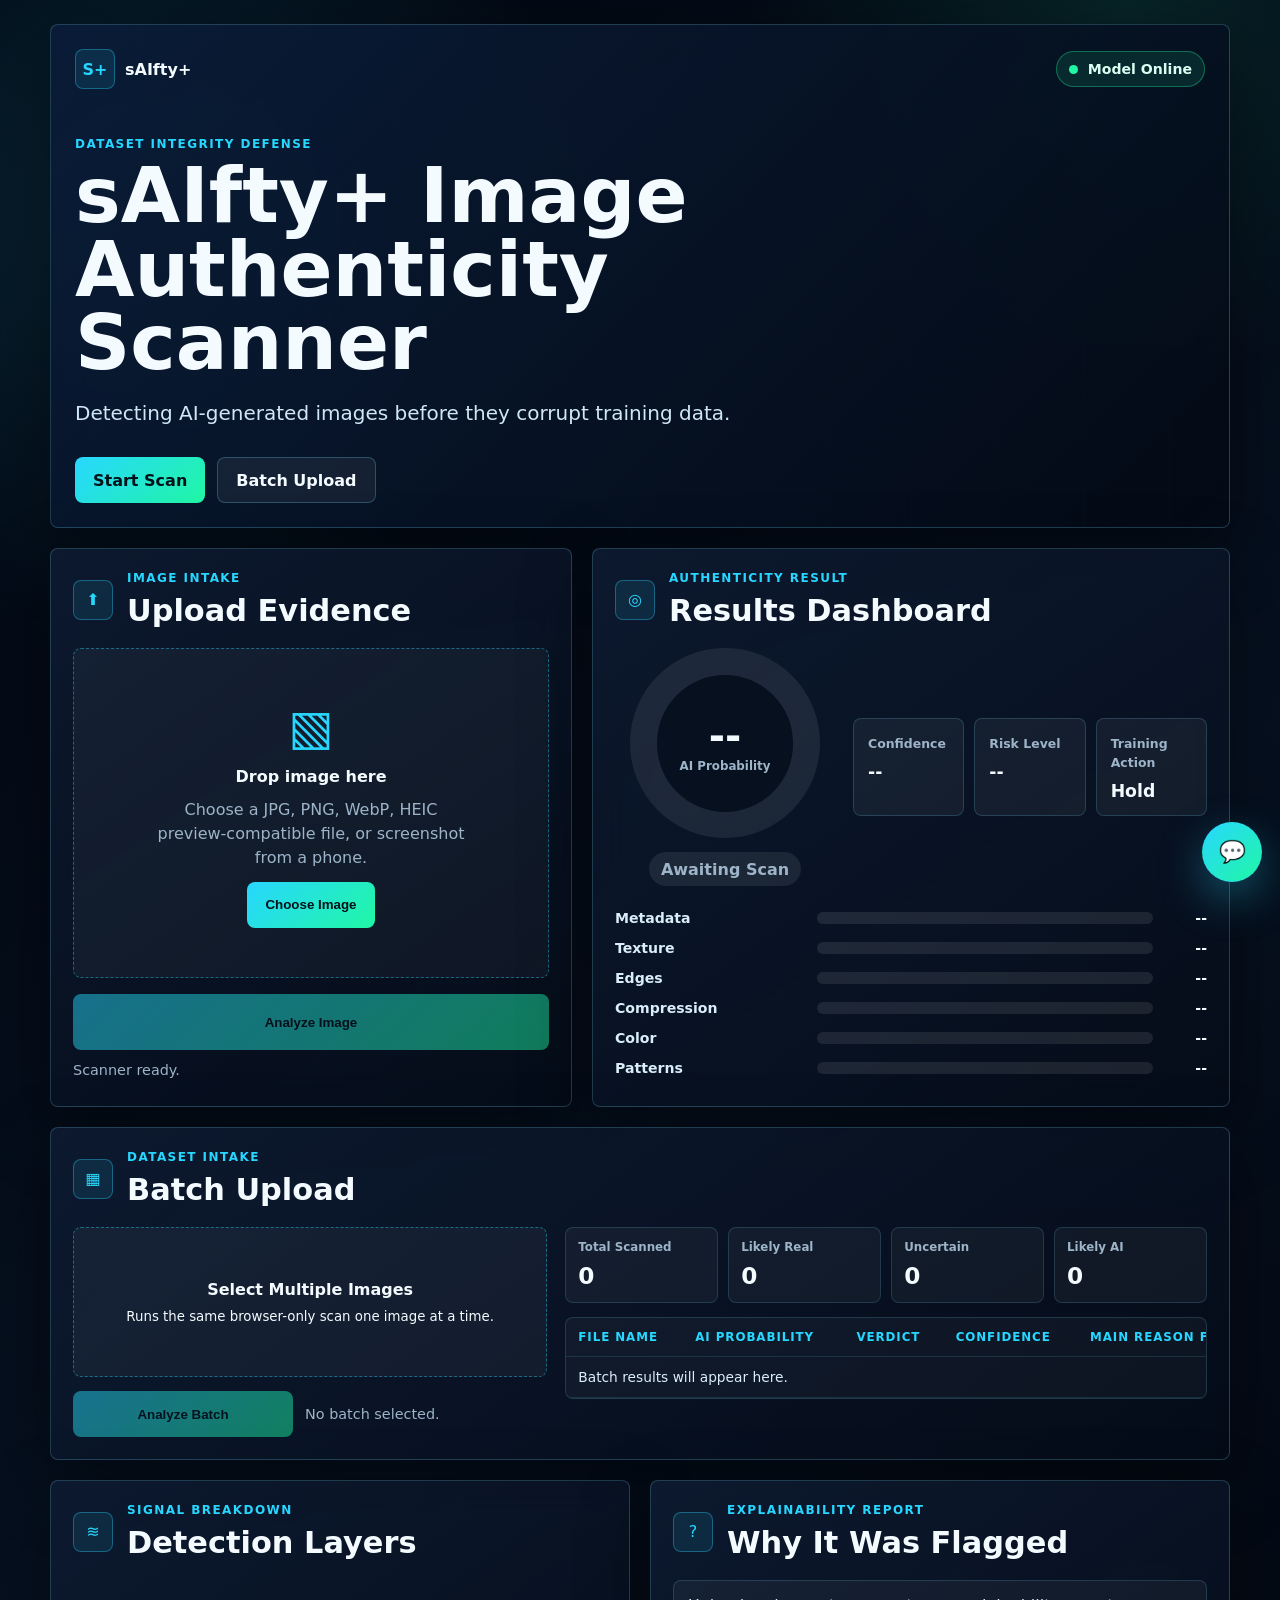
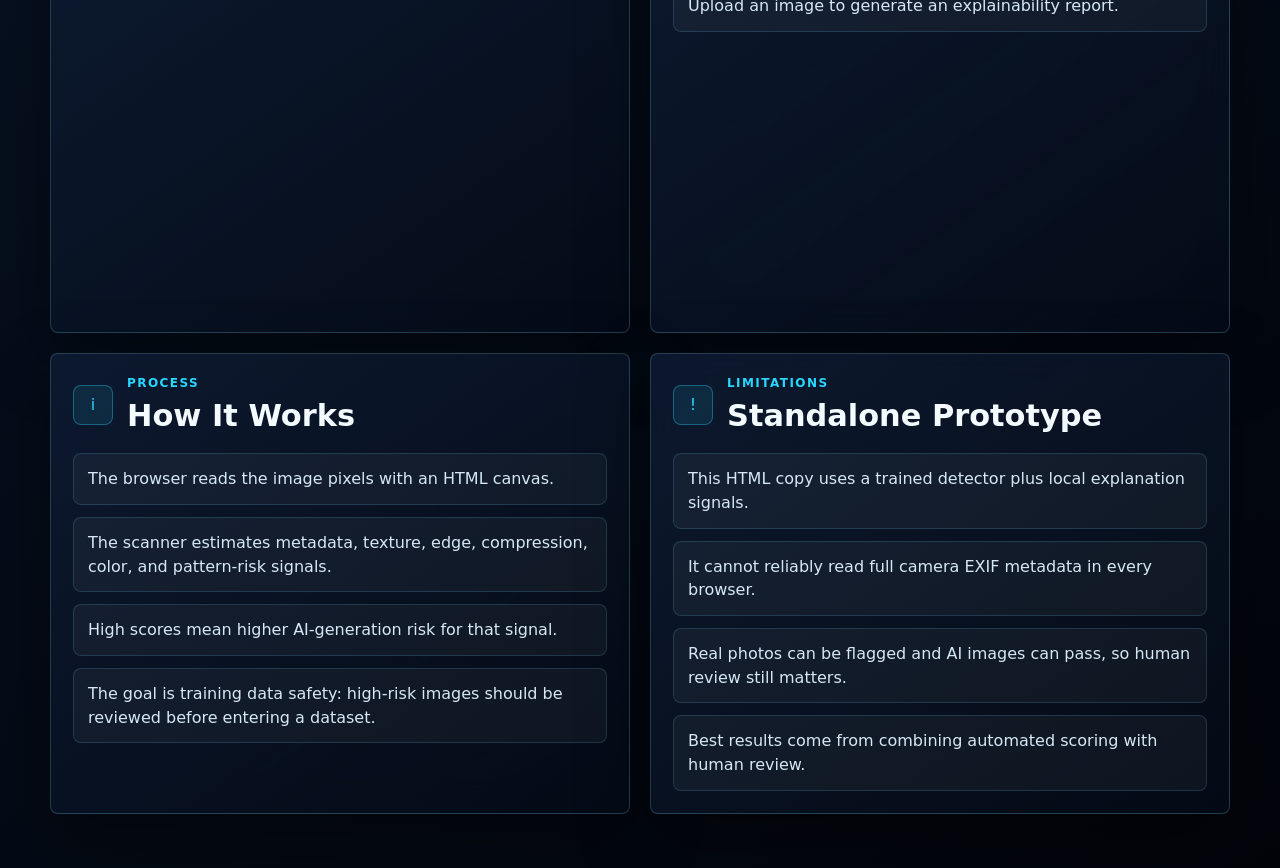
==== judges-package/saifty-standalone.html @ bac6d05a "Updated scanner with new features" ====
<!DOCTYPE html>
<html lang="en">
<head>
    <!--
        sAIfty+ Image Authenticity Scanner HTML demo.

        AI assistance disclosure for judges:
        This single-file version was assembled with human direction and AI
        assistance. The difficult implementation sections, including the
        futuristic dashboard styling, Sightengine API request code, local
        browser-based scoring fallback, chart rendering, batch workflow, and
        rule-based chatbot logic, were partially AI-generated and then adjusted
        for this project. Smaller layout sections and explanatory text were also
        partially AI-assisted but mostly human made.

        Important limitation:
        This file calls the Sightengine API directly from the browser and has
        demo API credentials embedded.
    -->
    <meta charset="UTF-8">
    <meta name="viewport" content="width=device-width, initial-scale=1.0">
    <title>sAIfty+ Image Authenticity Scanner</title>
    <style>
        /*
            Partially AI-assisted:
            The visual system below creates the dark sAIfty+ cybersecurity
            dashboard look. The glassmorphism panels, responsive layout,
            hover states, gauge styling, and mobile refinements were assisted
            by AI because they are presentation-heavy and easy to get messy.
        */
        :root {
            --bg: #020711;
            --panel: rgba(9, 20, 39, 0.76);
            --stroke: rgba(125, 224, 255, 0.22);
            --text: #f4fbff;
            --muted: #9db4c9;
            --cyan: #28d7ff;
            --green: #20f7a4;
            --yellow: #ffd166;
            --red: #ff4d6d;
            --blue: #4788ff;
        }

        * { box-sizing: border-box; }

        body {
            margin: 0;
            min-height: 100vh;
            color: var(--text);
            font-family: Inter, system-ui, -apple-system, BlinkMacSystemFont, "Segoe UI", sans-serif;
            background:
                radial-gradient(circle at 10% 8%, rgba(40, 215, 255, 0.13), transparent 28rem),
                radial-gradient(circle at 88% 0%, rgba(32, 247, 164, 0.1), transparent 24rem),
                linear-gradient(145deg, #020711 0%, #06101f 48%, #02040a 100%);
        }

        .shell {
            width: min(1180px, calc(100% - 28px));
            margin: 0 auto;
            padding: 24px 0 54px;
        }

        .panel {
            border: 1px solid var(--stroke);
            border-radius: 8px;
            background: linear-gradient(145deg, rgba(14, 27, 50, 0.88), rgba(5, 12, 24, 0.76));
            box-shadow: 0 24px 70px rgba(0, 0, 0, 0.42);
            backdrop-filter: blur(18px);
        }

        /* Main dashboard header styled to match the hosted version. */
        .hero {
            min-height: 420px;
            padding: 24px;
            overflow: hidden;
            background:
                linear-gradient(135deg, rgba(10, 28, 56, 0.94), rgba(4, 10, 20, 0.86)),
                repeating-linear-gradient(90deg, rgba(40, 215, 255, 0.06) 0 1px, transparent 1px 86px);
        }

        .topbar, .status, .section-heading, .hero-actions, .score-row, .preview-overlay {
            display: flex;
            align-items: center;
        }

        .topbar {
            justify-content: space-between;
            gap: 14px;
            margin-bottom: 48px;
        }

        .brand {
            display: inline-flex;
            align-items: center;
            gap: 10px;
            font-weight: 900;
            letter-spacing: 0;
        }

        .brand-mark, .icon-pill {
            display: grid;
            width: 40px;
            height: 40px;
            place-items: center;
            border: 1px solid rgba(40, 215, 255, 0.35);
            border-radius: 8px;
            color: var(--cyan);
            background: rgba(40, 215, 255, 0.1);
        }

        .status {
            gap: 10px;
            min-height: 36px;
            padding: 0 12px;
            border: 1px solid rgba(32, 247, 164, 0.34);
            border-radius: 999px;
            color: #d9fff2;
            background: rgba(32, 247, 164, 0.1);
            font-size: 0.88rem;
            font-weight: 800;
        }

        .pulse {
            width: 9px;
            height: 9px;
            border-radius: 50%;
            background: var(--green);
            box-shadow: 0 0 0 rgba(32, 247, 164, 0.7);
            animation: pulse 1.7s infinite;
        }

        .eyebrow {
            margin: 0 0 8px;
            color: var(--cyan);
            font-size: 0.75rem;
            font-weight: 900;
            letter-spacing: 0.12em;
            text-transform: uppercase;
        }

        h1, h2, h3 {
            margin: 0;
            letter-spacing: 0;
        }

        h1 {
            max-width: 840px;
            font-size: clamp(2.4rem, 6vw, 5rem);
            line-height: 0.96;
        }

        h2 { font-size: clamp(1.28rem, 3vw, 1.9rem); }
        h3 { font-size: 1rem; }

        .hero-copy {
            max-width: 720px;
            margin: 18px 0 0;
            color: #cfe7f6;
            font-size: clamp(1rem, 2.4vw, 1.25rem);
            line-height: 1.55;
        }

        .hero-actions {
            flex-wrap: wrap;
            gap: 12px;
            margin-top: 28px;
        }

        .button, .ghost-button {
            display: inline-flex;
            align-items: center;
            justify-content: center;
            gap: 10px;
            min-height: 46px;
            padding: 0 18px;
            border-radius: 8px;
            border: 0;
            cursor: pointer;
            color: #00111a;
            background: linear-gradient(135deg, var(--cyan), var(--green));
            font-weight: 900;
            text-decoration: none;
            transition: transform 180ms ease, box-shadow 180ms ease;
        }

        .ghost-button {
            color: var(--text);
            border: 1px solid rgba(125, 224, 255, 0.25);
            background: rgba(255, 255, 255, 0.06);
        }

        .button:hover, .ghost-button:hover {
            transform: translateY(-2px);
            box-shadow: 0 18px 42px rgba(40, 215, 255, 0.2);
        }

        .grid, .insight-grid, .info-grid {
            display: grid;
            gap: 20px;
            margin-top: 20px;
        }

        .grid { grid-template-columns: minmax(300px, 0.9fr) minmax(320px, 1.1fr); }
        .insight-grid, .info-grid { grid-template-columns: repeat(2, minmax(0, 1fr)); }

        .upload-panel, .results-panel, .chart-panel, .explain-panel, .batch-panel, .info-grid .panel {
            padding: 22px;
        }

        .section-heading {
            gap: 14px;
            margin-bottom: 20px;
        }

        /* Partially AI-assisted: drag-and-drop upload box and phone-friendly image intake. */
        .drop-zone {
            position: relative;
            display: grid;
            min-height: 330px;
            place-items: center;
            border: 1px dashed rgba(40, 215, 255, 0.42);
            border-radius: 8px;
            background: rgba(255, 255, 255, 0.04);
            overflow: hidden;
            cursor: pointer;
        }

        .drop-zone.dragging {
            border-color: var(--green);
            background: rgba(32, 247, 164, 0.08);
        }

        .upload-empty {
            display: grid;
            gap: 12px;
            justify-items: center;
            padding: 28px;
            text-align: center;
        }

        .upload-empty .big {
            color: var(--cyan);
            font-size: 3rem;
        }

        .upload-empty p {
            max-width: 310px;
            margin: 0;
            color: var(--muted);
            line-height: 1.5;
        }

        .preview {
            position: absolute;
            inset: 0;
        }

        .preview img {
            width: 100%;
            height: 100%;
            object-fit: cover;
        }

        .preview-overlay {
            position: absolute;
            right: 12px;
            bottom: 12px;
            left: 12px;
            justify-content: space-between;
            gap: 12px;
            padding: 12px;
            border: 1px solid rgba(255, 255, 255, 0.16);
            border-radius: 8px;
            background: rgba(2, 7, 17, 0.78);
            backdrop-filter: blur(12px);
        }

        .preview-overlay span {
            overflow: hidden;
            font-weight: 800;
            text-overflow: ellipsis;
            white-space: nowrap;
        }

        .analyze {
            width: 100%;
            margin-top: 16px;
            min-height: 56px;
        }

        .button:disabled {
            cursor: not-allowed;
            opacity: 0.48;
            transform: none;
        }

        .message {
            min-height: 22px;
            margin-top: 12px;
            color: var(--muted);
            font-size: 0.9rem;
        }


        .result-layout {
            display: grid;
            grid-template-columns: 220px 1fr;
            gap: 18px;
            align-items: center;
        }

        .gauge-card {
            display: grid;
            justify-items: center;
            gap: 14px;
        }

        /* Majority AI-generated and assisted: circular probability gauge driven by JavaScript CSS variables. */
        .gauge {
            display: grid;
            width: 190px;
            aspect-ratio: 1;
            place-items: center;
            border-radius: 50%;
            background: conic-gradient(var(--gauge-color, var(--green)) calc(var(--score, 0) * 1%), rgba(255, 255, 255, 0.08) 0);
        }

        .gauge-inner {
            display: grid;
            width: 72%;
            aspect-ratio: 1;
            place-items: center;
            align-content: center;
            border-radius: 50%;
            background: #07101e;
        }

        .gauge-inner span {
            font-size: 2.45rem;
            font-weight: 900;
        }

        .gauge-inner small {
            color: var(--muted);
            font-size: 0.74rem;
            font-weight: 800;
        }

        .badge, .batch-verdict {
            display: inline-flex;
            min-height: 34px;
            align-items: center;
            justify-content: center;
            padding: 0 12px;
            border-radius: 999px;
            font-weight: 900;
        }

        .real { color: #061d14; background: var(--green); }
        .uncertain { color: #211700; background: var(--yellow); }
        .ai { color: #25030a; background: var(--red); }
        .neutral { color: var(--muted); background: rgba(255, 255, 255, 0.08); }

        .summary {
            display: grid;
            grid-template-columns: repeat(3, minmax(0, 1fr));
            gap: 10px;
        }

        .tile {
            min-height: 94px;
            padding: 14px;
            border: 1px solid rgba(125, 224, 255, 0.18);
            border-radius: 8px;
            background: rgba(255, 255, 255, 0.05);
        }

        .tile span {
            color: var(--muted);
            font-size: 0.78rem;
            font-weight: 800;
        }

        .tile strong {
            display: block;
            margin-top: 10px;
            font-size: 1.08rem;
        }

        .score-bars {
            display: grid;
            gap: 14px;
            margin-top: 24px;
        }

        .score-row {
            display: grid;
            grid-template-columns: minmax(145px, 190px) 1fr 42px;
            gap: 12px;
        }

        .score-row span {
            color: #d9eef8;
            font-size: 0.88rem;
            font-weight: 800;
        }

        .bar-track {
            height: 12px;
            border-radius: 999px;
            background: rgba(255, 255, 255, 0.09);
            overflow: hidden;
        }

        .bar-fill {
            width: 0;
            height: 100%;
            border-radius: inherit;
            background: linear-gradient(90deg, var(--green), var(--cyan));
            transition: width 700ms ease;
        }

        .score-row strong {
            font-size: 0.88rem;
            text-align: right;
        }

        .chart-wrap {
            display: grid;
            gap: 10px;
            min-height: 330px;
            align-content: center;
        }

        .chart-row {
            display: grid;
            grid-template-columns: minmax(112px, 150px) 1fr 44px;
            gap: 10px;
            align-items: center;
        }

        .chart-row span {
            color: #d9eef8;
            font-size: 0.84rem;
            font-weight: 800;
        }

        .chart-row strong {
            text-align: right;
        }

        .explain-list, .feature-list, .file-list {
            display: grid;
            gap: 12px;
            margin: 0;
            padding: 0;
            list-style: none;
        }

        .explain-list li, .feature-list li, .file-list li {
            padding: 13px 14px;
            border: 1px solid rgba(125, 224, 255, 0.16);
            border-radius: 8px;
            color: #d6e8f5;
            background: rgba(255, 255, 255, 0.045);
            line-height: 1.48;
        }

        /* Partially AI-generated and some taken from previous feature: batch upload/results section for scanning many files. */
        .batch-panel { margin-top: 20px; }

        .batch-layout {
            display: grid;
            grid-template-columns: minmax(280px, 0.85fr) minmax(360px, 1.15fr);
            gap: 18px;
        }

        .batch-picker {
            display: grid;
            min-height: 150px;
            place-items: center;
            align-content: center;
            gap: 10px;
            padding: 20px;
            border: 1px dashed rgba(40, 215, 255, 0.42);
            border-radius: 8px;
            background: rgba(255, 255, 255, 0.045);
            cursor: pointer;
            text-align: center;
        }

        .batch-actions {
            display: grid;
            grid-template-columns: minmax(160px, 220px) 1fr;
            gap: 12px;
            align-items: center;
            margin-top: 14px;
        }

        .batch-progress {
            color: var(--muted);
            font-size: 0.9rem;
        }

        .batch-summary {
            display: grid;
            grid-template-columns: repeat(4, minmax(0, 1fr));
            gap: 10px;
            margin-bottom: 14px;
        }

        .batch-summary div {
            min-height: 76px;
            padding: 12px;
            border: 1px solid rgba(125, 224, 255, 0.16);
            border-radius: 8px;
            background: rgba(255, 255, 255, 0.045);
        }

        .batch-summary span {
            display: block;
            color: var(--muted);
            font-size: 0.74rem;
            font-weight: 900;
        }

        .batch-summary strong {
            display: block;
            margin-top: 8px;
            font-size: 1.45rem;
        }

        .table-wrap {
            overflow-x: auto;
            border: 1px solid rgba(125, 224, 255, 0.16);
            border-radius: 8px;
            background: rgba(255, 255, 255, 0.035);
        }

        table {
            width: 100%;
            min-width: 740px;
            border-collapse: collapse;
        }

        th, td {
            padding: 12px;
            border-bottom: 1px solid rgba(125, 224, 255, 0.12);
            color: #dbeef8;
            font-size: 0.86rem;
            text-align: left;
            vertical-align: top;
        }

        th {
            color: var(--cyan);
            font-size: 0.74rem;
            font-weight: 900;
            letter-spacing: 0.08em;
            text-transform: uppercase;
        }

        /* Majority AI-generated: floating chatbot widget and responsive behavior. */
        .chat-widget {
            position: fixed;
            right: 18px;
            bottom: 18px;
            z-index: 20;
        }

        .chat-toggle {
            display: grid;
            width: 60px;
            height: 60px;
            place-items: center;
            border: 1px solid rgba(40, 215, 255, 0.46);
            border-radius: 50%;
            color: #00111a;
            background: linear-gradient(135deg, var(--cyan), var(--green));
            box-shadow: 0 16px 44px rgba(40, 215, 255, 0.34);
            cursor: pointer;
            font-size: 1.35rem;
        }

        .chat-window {
            position: absolute;
            right: 0;
            bottom: 76px;
            display: none;
            width: min(380px, calc(100vw - 28px));
            max-height: min(660px, calc(100vh - 116px));
            grid-template-rows: auto minmax(180px, 1fr) auto auto;
            border: 1px solid rgba(125, 224, 255, 0.24);
            border-radius: 8px;
            background: linear-gradient(145deg, rgba(14, 27, 50, 0.96), rgba(5, 12, 24, 0.92));
            box-shadow: 0 28px 90px rgba(0, 0, 0, 0.52);
            overflow: hidden;
        }

        .chat-window.open { display: grid; }

        .chat-header {
            display: flex;
            justify-content: space-between;
            gap: 14px;
            padding: 16px;
            border-bottom: 1px solid rgba(125, 224, 255, 0.16);
        }

        .chat-close {
            min-height: 36px;
            padding: 0 12px;
            border: 1px solid rgba(125, 224, 255, 0.2);
            border-radius: 8px;
            color: var(--text);
            background: rgba(255, 255, 255, 0.06);
            cursor: pointer;
            font-weight: 800;
        }

        .chat-messages {
            display: grid;
            align-content: start;
            gap: 10px;
            padding: 16px;
            overflow-y: auto;
        }

        .chat-message {
            max-width: 84%;
            padding: 11px 12px;
            border: 1px solid rgba(125, 224, 255, 0.16);
            border-radius: 8px;
            color: #dff6ff;
            background: rgba(40, 215, 255, 0.09);
            line-height: 1.45;
            font-size: 0.92rem;
        }

        .chat-message.user {
            justify-self: end;
            border-color: rgba(32, 247, 164, 0.24);
            background: rgba(32, 247, 164, 0.1);
        }

        .quick-questions {
            display: flex;
            flex-wrap: wrap;
            gap: 8px;
            padding: 0 16px 14px;
        }

        .quick-questions button {
            min-height: 34px;
            padding: 0 10px;
            border: 1px solid rgba(125, 224, 255, 0.2);
            border-radius: 999px;
            color: #dff6ff;
            background: rgba(255, 255, 255, 0.055);
            cursor: pointer;
            font-size: 0.78rem;
            font-weight: 800;
        }

        .chat-form {
            display: grid;
            grid-template-columns: 1fr 44px;
            gap: 8px;
            padding: 14px;
            border-top: 1px solid rgba(125, 224, 255, 0.16);
        }

        .chat-form input {
            min-width: 0;
            min-height: 44px;
            border: 1px solid rgba(125, 224, 255, 0.22);
            border-radius: 8px;
            color: var(--text);
            background: rgba(255, 255, 255, 0.06);
            padding: 0 12px;
        }

        .chat-form button {
            border: 0;
            border-radius: 8px;
            color: #00111a;
            background: linear-gradient(135deg, var(--cyan), var(--green));
            cursor: pointer;
        }

        @keyframes pulse {
            70% { box-shadow: 0 0 0 11px rgba(32, 247, 164, 0); }
            100% { box-shadow: 0 0 0 0 rgba(32, 247, 164, 0); }
        }

        @media (max-width: 920px) {
            .grid, .insight-grid, .info-grid, .batch-layout {
                grid-template-columns: 1fr;
            }
            .result-layout {
                grid-template-columns: 1fr;
            }
            .summary, .batch-summary {
                grid-template-columns: repeat(2, minmax(0, 1fr));
            }
        }

        @media (max-width: 640px) {
            .shell { width: min(100% - 20px, 1180px); padding-top: 10px; }
            .hero, .upload-panel, .results-panel, .chart-panel, .explain-panel, .batch-panel, .info-grid .panel {
                padding: 16px;
            }
            .topbar { align-items: flex-start; flex-direction: column; }
            .score-row { grid-template-columns: 1fr 40px; }
            .score-row .bar-track { grid-column: 1 / -1; grid-row: 2; }
            .batch-actions { grid-template-columns: 1fr; }
            .chat-widget { right: 10px; bottom: 10px; }
            .chat-window { width: calc(100vw - 20px); max-height: calc(100vh - 96px); }
        }
    </style>
</head>
<body>
    <main class="shell">
        <!--
            Partially AI-assisted:
            Header content and navigation mirror
        -->
        <header class="hero panel">
            <nav class="topbar">
                <div class="brand"><span class="brand-mark">S+</span><span>sAIfty+</span></div>
                <div class="status"><span class="pulse"></span> Model Online</div>
            </nav>
            <p class="eyebrow">Dataset Integrity Defense</p>
            <h1>sAIfty+ Image Authenticity Scanner</h1>
            <p class="hero-copy">Detecting AI-generated images before they corrupt training data.</p>
            <div class="hero-actions">
                <a class="button" href="#scanner">Start Scan</a>
                <a class="ghost-button" href="#batch">Batch Upload</a>
            </div>
        </header>

        <!--
            Partially AI-assisted:
            Single-image scanner markup. The IDs are used by the JavaScript
            below to preview the file, run analysis, and update the dashboard.
        -->
        <section id="scanner" class="grid">
            <article class="panel upload-panel">
                <div class="section-heading">
                    <span class="icon-pill">⬆</span>
                    <div>
                        <p class="eyebrow">Image Intake</p>
                        <h2>Upload Evidence</h2>
                    </div>
                </div>

                <div id="dropZone" class="drop-zone" tabindex="0">
                    <input id="imageInput" type="file" accept="image/*" hidden>
                    <div id="emptyUpload" class="upload-empty">
                        <div class="big">▧</div>
                        <h3>Drop image here</h3>
                        <p>Choose a JPG, PNG, WebP, HEIC preview-compatible file, or screenshot from a phone.</p>
                        <button id="chooseButton" class="button" type="button">Choose Image</button>
                    </div>
                    <div id="preview" class="preview" hidden>
                        <img id="imagePreview" alt="Uploaded preview">
                        <div class="preview-overlay">
                            <span id="fileName">Image ready</span>
                            <button id="replaceButton" class="ghost-button" type="button">Replace</button>
                        </div>
                    </div>
                </div>

                <button id="analyzeButton" class="button analyze" type="button" disabled>Analyze Image</button>
                <div id="message" class="message" role="status">Scanner ready.</div>
            </article>

            <article class="panel results-panel">
                <div class="section-heading">
                    <span class="icon-pill">◎</span>
                    <div>
                        <p class="eyebrow">Authenticity Result</p>
                        <h2>Results Dashboard</h2>
                    </div>
                </div>

                <div class="result-layout">
                    <div class="gauge-card">
                        <div id="gauge" class="gauge" style="--score:0;--gauge-color:var(--green);">
                            <div class="gauge-inner"><span id="probabilityValue">--</span><small>AI Probability</small></div>
                        </div>
                        <div id="verdictBadge" class="badge neutral">Awaiting Scan</div>
                    </div>
                    <div class="summary">
                        <div class="tile"><span>Confidence</span><strong id="confidenceValue">--</strong></div>
                        <div class="tile"><span>Risk Level</span><strong id="riskValue">--</strong></div>
                        <div class="tile"><span>Training Action</span><strong id="datasetAction">Hold</strong></div>
                    </div>
                </div>

                <div class="score-bars">
                    <div class="score-row"><span>Metadata</span><div class="bar-track"><div id="metadataBar" class="bar-fill"></div></div><strong id="metadataScore">--</strong></div>
                    <div class="score-row"><span>Texture</span><div class="bar-track"><div id="textureBar" class="bar-fill"></div></div><strong id="textureScore">--</strong></div>
                    <div class="score-row"><span>Edges</span><div class="bar-track"><div id="edgeBar" class="bar-fill"></div></div><strong id="edgeScore">--</strong></div>
                    <div class="score-row"><span>Compression</span><div class="bar-track"><div id="compressionBar" class="bar-fill"></div></div><strong id="compressionScore">--</strong></div>
                    <div class="score-row"><span>Color</span><div class="bar-track"><div id="colorBar" class="bar-fill"></div></div><strong id="colorScore">--</strong></div>
                    <div class="score-row"><span>Patterns</span><div class="bar-track"><div id="patternBar" class="bar-fill"></div></div><strong id="patternScore">--</strong></div>
                </div>
            </article>
        </section>

        <!--
            Majority AI-generated:
            Batch Upload lets you scan several images without a backend by
            looping through files one at a time in the browser.
        -->
        <section id="batch" class="panel batch-panel">
            <div class="section-heading">
                <span class="icon-pill">▦</span>
                <div>
                    <p class="eyebrow">Dataset Intake</p>
                    <h2>Batch Upload</h2>
                </div>
            </div>
            <div class="batch-layout">
                <div>
                    <label class="batch-picker" for="batchInput">
                        <strong>Select Multiple Images</strong>
                        <small>Runs the same browser-only scan one image at a time.</small>
                    </label>
                    <input id="batchInput" type="file" multiple accept="image/*" hidden>
                    <div class="batch-actions">
                        <button id="analyzeBatchButton" class="button" type="button" disabled>Analyze Batch</button>
                        <span id="batchProgress" class="batch-progress">No batch selected.</span>
                    </div>
                    <ul id="batchFileList" class="file-list"></ul>
                </div>
                <div>
                    <div class="batch-summary">
                        <div><span>Total Scanned</span><strong id="batchTotal">0</strong></div>
                        <div><span>Likely Real</span><strong id="batchReal">0</strong></div>
                        <div><span>Uncertain</span><strong id="batchUncertain">0</strong></div>
                        <div><span>Likely AI</span><strong id="batchAi">0</strong></div>
                    </div>
                    <div class="table-wrap">
                        <table>
                            <thead><tr><th>File name</th><th>AI probability</th><th>Verdict</th><th>Confidence</th><th>Main reason flagged</th></tr></thead>
                            <tbody id="batchResults"><tr><td colspan="5">Batch results will appear here.</td></tr></tbody>
                        </table>
                    </div>
                </div>
            </div>
        </section>

        <!--
            Majority AI-generated:
            These reporting panels are updated dynamically after each scan.
            They make the detector explainable instead of only showing a score.
        -->
        <section class="insight-grid">
            <article class="panel chart-panel">
                <div class="section-heading">
                    <span class="icon-pill">≋</span>
                    <div>
                        <p class="eyebrow">Signal Breakdown</p>
                        <h2>Detection Layers</h2>
                    </div>
                </div>
                <div id="chart" class="chart-wrap"></div>
            </article>

            <article class="panel explain-panel">
                <div class="section-heading">
                    <span class="icon-pill">?</span>
                    <div>
                        <p class="eyebrow">Explainability Report</p>
                        <h2>Why It Was Flagged</h2>
                    </div>
                </div>
                <ul id="explanations" class="explain-list">
                    <li>Upload an image to generate an explainability report.</li>
                </ul>
            </article>
        </section>

        <!--
            Partially AI-assisted:
            Presentation sections explain the AI-inbreeding problem and the
            limitations you should understand before trusting the result.
        -->
        <section class="info-grid">
            <article class="panel">
                <div class="section-heading"><span class="icon-pill">i</span><div><p class="eyebrow">Process</p><h2>How It Works</h2></div></div>
                <ul class="feature-list">
                    <li>The browser reads the image pixels with an HTML canvas.</li>
                    <li>The scanner estimates metadata, texture, edge, compression, color, and pattern-risk signals.</li>
                    <li>High scores mean higher AI-generation risk for that signal.</li>
                    <li>The goal is training data safety: high-risk images should be reviewed before entering a dataset.</li>
                </ul>
            </article>
            <article class="panel">
                <div class="section-heading"><span class="icon-pill">!</span><div><p class="eyebrow">Limitations</p><h2>Standalone Prototype</h2></div></div>
                <ul class="feature-list">
                    <li>This HTML copy uses a trained detector plus local explanation signals.</li>
                    <li>It cannot reliably read full camera EXIF metadata in every browser.</li>
                    <li>Real photos can be flagged and AI images can pass, so human review still matters.</li>
                    <li>Best results come from combining automated scoring with human review.</li>
                </ul>
            </article>
        </section>

        <!--
            Partially helped by AI but mostly done by me:
            Rule-based sAIfty Assistant. It does not use an outside AI model;
            it only answers project-related questions from preset rules.
        -->
        <aside class="chat-widget">
            <button id="chatToggle" class="chat-toggle" type="button" aria-label="Open sAIfty Assistant">💬</button>
            <section id="chatWindow" class="chat-window">
                <header class="chat-header"><strong>sAIfty Assistant</strong><button id="chatClose" class="chat-close" type="button">Close</button></header>
                <div id="chatMessages" class="chat-messages">
                    <div class="chat-message">Ask me about AI detection, metadata, texture, edges, AI inbreeding, or training data safety.</div>
                </div>
                <div class="quick-questions">
                    <button data-question="What is AI inbreeding?" type="button">What is AI inbreeding?</button>
                    <button data-question="How does the scanner work?" type="button">How does the scanner work?</button>
                    <button data-question="Can it be wrong?" type="button">Can it be wrong?</button>
                    <button data-question="Why metadata?" type="button">Why metadata?</button>
                </div>
                <form id="chatForm" class="chat-form">
                    <input id="chatInput" type="text" placeholder="Ask about detection..." autocomplete="off">
                    <button type="submit">➤</button>
                </form>
            </section>
        </aside>
    </main>

    <script>
        /*
            ============================================================
            sAIfty+ CORE LOGIC EXPLAINED
            ============================================================

            This script controls the entire website demo. It is split into
            four main systems:

            1. Upload system
               - Lets the user select, preview, drag, or drop an image.
               - Stores the selected file in the shared state object.

            2. Detection system
               - First reads the image locally using an HTML canvas.
               - Calculates self-made risk signals from the raw pixels.
               - Then tries to call Sightengine, a real external AI detector.
               - If the API fails, the local browser analysis still works as
                 a backup educational prototype.

            3. Results dashboard
               - Takes the returned scores and updates the gauge, bars,
                 verdict badge, risk level, chart, and explanation list.

            4. Extra presentation features
               - Batch upload loops through multiple images.
               - The chatbot answers project-related questions using rules.

            Project purpose:
            The goal is to reduce AI inbreeding by identifying images that may
            be AI-generated before they get added to a training dataset.
            ============================================================
        */

        /*
            AI-assisted:
            These credentials are embedded so the one-file HTML demo can call
            Sightengine without asking user to type anything. They are hidden
            from the page UI, but any browser source file can still reveal them.
        */
        const HARDCODED_SIGHTENGINE_API_USER = "1953832820";
        const HARDCODED_SIGHTENGINE_API_SECRET = "5mThKLTViPtAes8ub8xhSJMbHhLaZAqD";

        // Small helper for selecting elements by ID.
        const $ = (id) => document.getElementById(id);

        /*
            Shared page memory.
            selectedFile stores the one image used by the main scanner.
            batchFiles stores every image selected in the batch upload section.
            Keeping this in one object makes it easier for multiple functions
            to access the current upload information.
        */
        const state = { selectedFile: null, batchFiles: [] };

        /*
            This object connects the JavaScript score names to the matching
            HTML elements on the dashboard. For example, when the metadata
            score changes, JavaScript knows exactly which bar and label should
            be updated on screen.
        */
        const scoreEls = {
            metadata: { bar: $("metadataBar"), label: $("metadataScore") },
            texture: { bar: $("textureBar"), label: $("textureScore") },
            edge: { bar: $("edgeBar"), label: $("edgeScore") },
            compression: { bar: $("compressionBar"), label: $("compressionScore") },
            color: { bar: $("colorBar"), label: $("colorScore") },
            pattern: { bar: $("patternBar"), label: $("patternScore") },
        };

        // Keeps all risk scores inside the 0-100 range.
        function clamp(value, min = 0, max = 100) {
            return Math.max(min, Math.min(max, value));
        }

        // Color-codes low, medium, and high AI risk.
        function scoreColor(score) {
            if (score >= 70) return "#ff4d6d";
            if (score >= 40) return "#ffd166";
            return "#20f7a4";
        }

        /*
            Maps the text verdict to a CSS class.
            The CSS class controls whether the badge is green, yellow, red,
            or neutral. This keeps the visual styling separate from the logic.
        */
        function verdictClass(verdict) {
            if (verdict === "Likely AI-Generated") return "ai";
            if (verdict === "Uncertain") return "uncertain";
            if (verdict === "Likely Real") return "real";
            return "neutral";
        }

        // Partially AI-assisted: turns a percentage into the presentation verdict.
        function classify(probability) {
            if (probability >= 70) return { verdict: "Likely AI-Generated", risk: "High", action: "Quarantine" };
            if (probability >= 40) return { verdict: "Uncertain", risk: "Medium", action: "Review" };
            return { verdict: "Likely Real", risk: "Low", action: "Approve" };
        }

        /*
            Updates the small status message under the Analyze Image button.
            This is used for ready, loading, success, and error states.
        */
        function setMessage(text) {
            $("message").textContent = text;
        }

        /*
            Majority AI-generated as we weren't sure how to do this by ourselves:
            Converts an uploaded file into an image the browser can draw on a
            canvas. This is needed for local pixel analysis and image previews.
        */
        function loadImage(file) {
            return new Promise((resolve, reject) => {
                const url = URL.createObjectURL(file);
                const image = new Image();
                image.onload = () => {
                    URL.revokeObjectURL(url);
                    resolve(image);
                };
                image.onerror = () => {
                    URL.revokeObjectURL(url);
                    reject(new Error("This browser could not read that image file."));
                };
                image.src = url;
            });
        }

        /*
            Partially AI-assisted:
            Resizes large images before analysis so phone photos do not freeze
            the demo. The canvas exposes raw pixel data for signal calculations.
        */
        function imageDataFromImage(image, maxSide = 900) {
            const scale = Math.min(1, maxSide / Math.max(image.width, image.height));
            const width = Math.max(1, Math.round(image.width * scale));
            const height = Math.max(1, Math.round(image.height * scale));
            const canvas = document.createElement("canvas");
            canvas.width = width;
            canvas.height = height;
            const context = canvas.getContext("2d", { willReadFrequently: true });
            context.drawImage(image, 0, 0, width, height);
            return { width, height, data: context.getImageData(0, 0, width, height).data };
        }

        // Browser-only educational scoring. High score = higher AI-generation risk.
        /*
            ============================================================
            CUSTOM LOCAL IMAGE ANALYSIS
            ============================================================

            This is the self-made detector layer. It does not use a trained
            neural network. Instead, it uses image-processing statistics.

            The browser draws the uploaded image onto an invisible canvas, then
            reads the raw red, green, blue, and alpha pixel values. From those
            pixels, this function creates several risk scores:

            Metadata risk:
            - A rough file-type based estimate in this standalone version.
            - Real phone/camera photos are often JPG or HEIC.
            - PNG/WebP/screenshot-style images are sometimes more suspicious.

            Texture risk:
            - Uses Laplacian-style calculations to measure detail.
            - AI images can sometimes look too smooth or too uniform.

            Edge risk:
            - Measures how many strong object boundaries exist.
            - AI images may have strange edge consistency, especially around
              hands, text, hair, reflections, or background objects.

            Compression risk:
            - Looks at small pixel differences and noise patterns.
            - Real camera photos usually have natural sensor noise and JPEG
              artifacts. AI images may look unusually clean.

            Color risk:
            - Checks saturation, brightness, and clipped highlights/shadows.
            - AI images can have a polished or unnatural color distribution.

            Pattern risk:
            - Splits the image into blocks and compares local variation.
            - Repeated or overly consistent regions can be suspicious.

            This local score is used to complement the API and improve detection capabilities. The results from this HTML
		are uploaded to our webserver which automatically adjusts the weights of each detection method to
		to improve results over time. A lot of these functions were AI made with us implementing them into this HTML
		along with our webserver hosted through Render.

            ============================================================
        */
        function analyzePixels(file, image) {
            const { width, height, data } = imageDataFromImage(image);
            const gray = new Float32Array(width * height);
            let saturationSum = 0;
            let saturationSq = 0;
            let valueSum = 0;
            let valueSq = 0;
            let clipped = 0;

            /*
                First pass through the pixels.
                Canvas image data stores pixels as RGBA values:
                red, green, blue, alpha.

                We convert each pixel into grayscale because edge and texture
                math is easier when each pixel has one brightness value instead
                of three color values. The 0.299, 0.587, and 0.114 weights are
                a standard formula because human vision notices green more
                strongly than red or blue.
            */
            for (let i = 0, p = 0; i < data.length; i += 4, p += 1) {
                const r = data[i], g = data[i + 1], b = data[i + 2];
                gray[p] = 0.299 * r + 0.587 * g + 0.114 * b;
                const max = Math.max(r, g, b);
                const min = Math.min(r, g, b);
                const sat = max === 0 ? 0 : ((max - min) / max) * 255;
                saturationSum += sat;
                saturationSq += sat * sat;
                valueSum += max;
                valueSq += max * max;
                if (max > 251 || max < 4) clipped += 1;
            }

            let edgeSum = 0, edgeCount = 0, lapSum = 0, lapSq = 0, residualSum = 0, residualSq = 0;
            const blockSize = Math.max(16, Math.floor(Math.min(width, height) / 8));
            const blockDetails = [];

            /*
                Second pass through the image, skipping the outer border.
                We skip the border because edge calculations compare each pixel
                to its neighbors above, below, left, and right. Border pixels
                do not have all those neighbors.
            */
            for (let y = 1; y < height - 1; y += 1) {
                for (let x = 1; x < width - 1; x += 1) {
                    const idx = y * width + x;
                    /*
                        Edge strength estimate.
                        gx checks left-to-right brightness change.
                        gy checks top-to-bottom brightness change.
                        A big change means this area probably has an edge,
                        like the border of a face, object, hand, or text.
                    */
                    const gx = gray[idx + 1] - gray[idx - 1];
                    const gy = gray[idx + width] - gray[idx - width];
                    const edge = Math.sqrt(gx * gx + gy * gy);
                    edgeSum += edge;
                    if (edge > 32) edgeCount += 1;

                    /*
                        Laplacian-style texture/detail estimate.
                        This compares the center pixel to the pixels around it.
                        If the difference is high, the area has more detail.
                        If the difference is low across large areas, the image
                        may be overly smooth, which can happen in AI outputs.
                    */
                    const lap = Math.abs(4 * gray[idx] - gray[idx - 1] - gray[idx + 1] - gray[idx - width] - gray[idx + width]);
                    lapSum += lap;
                    lapSq += lap * lap;

                    /*
                        Residual/noise estimate.
                        The localMean is the average brightness of nearby
                        pixels. The residual measures how different the center
                        pixel is from that neighborhood. Real camera photos
                        often contain natural small variations. AI images can
                        sometimes have unusually uniform residual patterns.
                    */
                    const localMean = (gray[idx - 1] + gray[idx + 1] + gray[idx - width] + gray[idx + width]) / 4;
                    const residual = Math.abs(gray[idx] - localMean);
                    residualSum += residual;
                    residualSq += residual * residual;
                }
            }

            /*
                Block comparison stage.
                The image is divided into square regions. The code measures
                how much detail each block has, then compares blocks against
                each other. If every block has very similar variation, that can
                look suspicious because real photos usually have uneven detail.
            */
            for (let by = 0; by < height; by += blockSize) {
                for (let bx = 0; bx < width; bx += blockSize) {
                    let sum = 0, sumSq = 0, count = 0;
                    for (let y = by; y < Math.min(by + blockSize, height); y += 1) {
                        for (let x = bx; x < Math.min(bx + blockSize, width); x += 1) {
                            const value = gray[y * width + x];
                            sum += value;
                            sumSq += value * value;
                            count += 1;
                        }
                    }
                    const mean = sum / Math.max(1, count);
                    blockDetails.push(Math.sqrt(Math.max(0, sumSq / Math.max(1, count) - mean * mean)));
                }
            }

            const pixels = Math.max(1, (width - 2) * (height - 2));
            const edgeDensity = edgeCount / pixels;
            const edgeMean = edgeSum / pixels;
            const lapMean = lapSum / pixels;
            const lapStd = Math.sqrt(Math.max(0, lapSq / pixels - lapMean * lapMean));
            const residualMean = residualSum / pixels;
            const residualStd = Math.sqrt(Math.max(0, residualSq / pixels - residualMean * residualMean));
            const blockMean = blockDetails.reduce((a, b) => a + b, 0) / Math.max(1, blockDetails.length);
            const blockStd = Math.sqrt(blockDetails.reduce((a, b) => a + (b - blockMean) ** 2, 0) / Math.max(1, blockDetails.length));
            const saturationMean = saturationSum / (width * height);
            const saturationStd = Math.sqrt(Math.max(0, saturationSq / (width * height) - saturationMean * saturationMean));
            const valueMean = valueSum / (width * height);
            const valueStd = Math.sqrt(Math.max(0, valueSq / (width * height) - valueMean * valueMean));
            const extension = file.name.includes(".") ? file.name.split(".").pop().toLowerCase() : "";

            /*
                Convert raw measurements into 0-100 risk scores.
                - 0 means that signal looks less suspicious.
                - 100 means that signal looks more suspicious.

                These will not be perfect, but act as a complement to the API to improve AI image detection.
            */
            const metadata = clamp(extension === "jpg" || extension === "jpeg" || extension === "heic" ? 48 : 68);
            const texture = clamp((38 - lapMean) * 2.1 + (16 - lapStd) * 1.7);
            const edge = clamp(Math.abs(edgeDensity - 0.085) * 780 + Math.max(0, 22 - edgeMean) * 1.5);
            const compression = clamp(Math.max(0, 4.8 - residualMean) * 15 + Math.max(0, 0.42 - residualStd / (residualMean + 0.01)) * 90);
            const color = clamp(Math.abs(saturationMean - 82) * 0.42 + Math.max(0, 38 - saturationStd) * 1.2 + Math.max(0, 42 - valueStd) * 0.9 + (clipped / (width * height)) * 420);
            const pattern = clamp(Math.max(0, 0.36 - blockStd / (blockMean + 0.01)) * 150);
            /*
                Weighted final local AI probability.
                Texture is weighted slightly more because smoothness/detail is
                one of the easier local signals to measure from raw pixels.
                The other signals still matter, but no single signal controls
                the entire result. This makes the detector more balanced.
            */
            let aiProbability = clamp(metadata * 0.18 + texture * 0.22 + edge * 0.18 + compression * 0.18 + color * 0.12 + pattern * 0.12);

            const squareGeneratorCanvas = Math.abs(width / height - 1) < 0.04 && (image.width % 64 === 0 || image.height % 64 === 0);
            if (squareGeneratorCanvas && aiProbability > 38) aiProbability = clamp(aiProbability + 8);

            const { verdict, risk, action } = classify(aiProbability);
            const scores = {
                metadata: Math.round(metadata),
                texture: Math.round(texture),
                edge: Math.round(edge),
                compression: Math.round(compression),
                color: Math.round(color),
                pattern: Math.round(pattern),
            };

            const explanations = [];
            if (metadata >= 60) explanations.push("Camera metadata is not available in this standalone browser scan, increasing review risk.");
            if (texture >= 55) explanations.push("Texture detail appears unusually smooth or statistically uniform.");
            if (edge >= 55) explanations.push("Edge density or sharpness is outside the expected camera-photo range.");
            if (compression >= 55) explanations.push("Noise and compression residuals look unusually clean or uniform.");
            if (color >= 55) explanations.push("Color balance appears unusually polished, clipped, or uniform.");
            if (pattern >= 55) explanations.push("Local patch statistics are unusually consistent across the image.");
            if (squareGeneratorCanvas) explanations.push("The image uses a square generator-like canvas size.");
            if (!explanations.length) explanations.push("No strong standalone warning signal was found, but human review is still recommended for important datasets.");

            return {
                fileName: file.name,
                aiProbability: Math.round(aiProbability),
                verdict,
                confidence: aiProbability < 25 || aiProbability > 78 ? "Medium" : "Low",
                risk,
                action,
                scores,
                explanations,
            };
        }

        // Partially AI-assisted: returns the embedded Sightengine credentials.
        function apiCredentials() {
            return {
                user: HARDCODED_SIGHTENGINE_API_USER,
                secret: HARDCODED_SIGHTENGINE_API_SECRET,
            };
        }

        /*
            Checks whether the embedded credentials exist before trying to call
            the API. This prevents a confusing network request if credentials
            were removed for a safer public copy.
        */
        function hasApiCredentials() {
            const credentials = apiCredentials();
            return Boolean(credentials.user && credentials.secret);
        }

        /*
            ============================================================
            SIGHTENGINE API DETECTION
            ============================================================

            This function sends the uploaded image to Sightengine, which is an
            external trained AI detection service.

            How the request works:
            - FormData is used because image files are uploaded as multipart
              form data, similar to how normal websites upload files.
            - The model requested is "genai", meaning generated-AI detection.
            - Sightengine returns a JSON result with an AI-generated score.

            This is why the project is not just random numbers. It combines a
            real detector with self-made explanation signals.
            ============================================================
        */
        async function analyzeWithSightengine(file) {
            const credentials = apiCredentials();
            if (!credentials.user || !credentials.secret) return null;

            const formData = new FormData();
            formData.append("models", "genai");
            formData.append("api_user", credentials.user);
            formData.append("api_secret", credentials.secret);
            formData.append("media", file, file.name);

            const response = await fetch("https://api.sightengine.com/1.0/check.json", {
                method: "POST",
                body: formData,
            });
            const payload = await response.json();

            if (!response.ok || payload.status !== "success") {
                const message = payload.error?.message || "Sightengine request failed.";
                throw new Error(message);
            }

            const probability = Math.round(clamp((payload.type?.ai_generated || 0) * 100));
            const generatorScores = Object.entries(payload.type?.ai_generators || {})
                .filter(([, score]) => typeof score === "number" && score > 0.01)
                .sort((a, b) => b[1] - a[1])
                .slice(0, 3)
                .map(([name, score]) => `${name.replaceAll("_", " ")} ${Math.round(score * 100)}%`);

            return {
                aiProbability: probability,
                generators: generatorScores,
                raw: payload,
            };
        }

        /*
            Combines the two detection layers.

            The local scanner still provides the detailed breakdown bars and
            explanation bullets. This is useful because many AI tools give only
            a score, but this project also tries to explain the result.
        */
        /*
            Combines the real Sightengine detector with the local explanation
            layer. Sightengine controls the final probability because it is the
            stronger trained detector. The local scores stay on screen so the
            judge can understand why the image was suspicious.
        */
        function mergeSightengineResult(localResult, apiResult) {
            if (!apiResult) return localResult;

            const { verdict, risk, action } = classify(apiResult.aiProbability);
            const explanations = [
                `Sightengine trained detector estimated ${apiResult.aiProbability}% AI probability.${apiResult.generators.length ? ` Top generator matches: ${apiResult.generators.join(", ")}.` : ""}`,
                ...localResult.explanations,
            ];

            return {
                ...localResult,
                aiProbability: apiResult.aiProbability,
                verdict,
                confidence: apiResult.aiProbability <= 15 || apiResult.aiProbability >= 85 ? "High" : "Medium",
                risk,
                action,
                explanations,
            };
        }

        /*
            Majority AI-generated:
            Updates the entire results dashboard after a scan, including the
            gauge, verdict badge, risk labels, score bars, chart, and reasons.
        */
        /*
            Main dashboard renderer.
            It takes a result object and updates every visible result widget:
            circular gauge, verdict badge, confidence, action, score bars,
            chart rows, and the explanation list.
        */
        function renderResult(result) {
            $("gauge").style.setProperty("--score", result.aiProbability);
            $("gauge").style.setProperty("--gauge-color", scoreColor(result.aiProbability));
            $("probabilityValue").textContent = `${result.aiProbability}%`;
            $("verdictBadge").textContent = result.verdict;
            $("verdictBadge").className = `badge ${verdictClass(result.verdict)}`;
            $("confidenceValue").textContent = result.confidence;
            $("riskValue").textContent = result.risk;
            $("datasetAction").textContent = result.action;

            Object.entries(result.scores).forEach(([key, value]) => {
                const item = scoreEls[key];
                item.bar.style.width = `${value}%`;
                item.bar.style.background = `linear-gradient(90deg, ${scoreColor(value)}, var(--cyan))`;
                item.label.textContent = value;
            });

            renderChart(result.scores);
            renderExplanations(result.explanations);
        }

        // Majority AI-generated: simple no-library chart so the file stays self-contained.
        /*
            Builds the signal breakdown chart without Chart.js so this single
            file can run by itself. Each row is a score bar showing one layer
            of the detector.
        */
        function renderChart(scores) {
            $("chart").innerHTML = "";
            Object.entries(scores).forEach(([label, value]) => {
                const row = document.createElement("div");
                row.className = "chart-row";
                row.innerHTML = `<span>${label[0].toUpperCase() + label.slice(1)}</span><div class="bar-track"><div class="bar-fill" style="width:${value}%;background:linear-gradient(90deg, ${scoreColor(value)}, var(--cyan));"></div></div><strong>${value}</strong>`;
                $("chart").appendChild(row);
            });
        }

        /*
            Replaces the old explanation bullets with the latest reasons.
            textContent is used instead of raw HTML so uploaded file data cannot
            inject code into the page.
        */
        function renderExplanations(explanations) {
            $("explanations").innerHTML = "";
            explanations.forEach((text) => {
                const li = document.createElement("li");
                li.textContent = text;
                $("explanations").appendChild(li);
            });
        }

        /*
            ============================================================
            MAIN ANALYSIS PIPELINE
            ============================================================

            This function is the main path every image goes through.

            Step 1: Load the file as an image in the browser.
            Step 2: Run the local pixel-based analysis.
            Step 3: If API credentials exist, try the Sightengine detector.
            Step 4: Merge Sightengine's score with the local explanations.
            Step 5: If anything fails, return the local result instead of
                    crashing the whole demo.

            That fallback behavior is important for competitions because Wi-Fi
            or APIs can fail. The project should still demonstrate the concept.
            ============================================================
        */
        /*
            Full scan pipeline for one file:
            1. Load the image locally.
            2. Create local explanation scores.
            3. Try the Sightengine API.
            4. Merge API + local results when possible.
            5. Fall back gracefully if the API is unavailable.
        */
        async function analyzeFile(file) {
            const image = await loadImage(file);
            const localResult = analyzePixels(file, image);

            if (!hasApiCredentials()) {
                return localResult;
            }

            try {
                const apiResult = await analyzeWithSightengine(file);
                return mergeSightengineResult(localResult, apiResult);
            } catch (error) {
                return {
                    ...localResult,
                    explanations: [
                        `Sightengine was unavailable from this standalone page, so local browser scoring was used. API error: ${error.message}`,
                        ...localResult.explanations,
                    ],
                };
            }
        }

        // Partially AI-assisted: stores a selected file and updates the preview state.
        /*
            Handles a single selected image.
            It stores the file, shows the preview, updates the file name, and
            enables the Analyze Image button.
        */
        function selectFile(file) {
            state.selectedFile = file;
            $("fileName").textContent = file.name;
            $("imagePreview").src = URL.createObjectURL(file);
            $("preview").hidden = false;
            $("emptyUpload").hidden = true;
            $("analyzeButton").disabled = false;
            setMessage("Image ready. Start analysis when you are ready.");
        }

        $("chooseButton").addEventListener("click", (event) => {
            event.stopPropagation();
            $("imageInput").click();
        });
        $("replaceButton").addEventListener("click", (event) => {
            event.stopPropagation();
            $("imageInput").click();
        });
        $("dropZone").addEventListener("click", () => $("imageInput").click());
        $("imageInput").addEventListener("change", (event) => selectFile(event.target.files[0]));
        // Partially AI-assisted: drag-and-drop events make the upload area feel like a real product.
        $("dropZone").addEventListener("dragover", (event) => {
            event.preventDefault();
            $("dropZone").classList.add("dragging");
        });
        $("dropZone").addEventListener("dragleave", () => $("dropZone").classList.remove("dragging"));
        $("dropZone").addEventListener("drop", (event) => {
            event.preventDefault();
            $("dropZone").classList.remove("dragging");
            selectFile(event.dataTransfer.files[0]);
        });
        // Partially AI-assisted: single-image scan button with loading and error handling.
        $("analyzeButton").addEventListener("click", async () => {
            if (!state.selectedFile) return;
            $("analyzeButton").disabled = true;
            setMessage("Checking Sightengine, then building local explanation signals...");
            try {
                const result = await analyzeFile(state.selectedFile);
                renderResult(result);
                setMessage("Analysis complete using Sightengine plus local explanation signals.");
            } catch (error) {
                setMessage(error.message);
            } finally {
                $("analyzeButton").disabled = false;
            }
        });

        /*
            Majority AI-generated:
            Batch file selection UI. The browser stores the selected File
            objects and shows their names before scanning begins.
        */
        $("batchInput").addEventListener("change", (event) => {
            state.batchFiles = Array.from(event.target.files || []);
            $("batchFileList").innerHTML = "";
            state.batchFiles.forEach((file) => {
                const li = document.createElement("li");
                li.textContent = file.name;
                $("batchFileList").appendChild(li);
            });
            $("analyzeBatchButton").disabled = !state.batchFiles.length;
            $("batchProgress").textContent = state.batchFiles.length ? `${state.batchFiles.length} image(s) selected.` : "No batch selected.";
        });

        /*
            ============================================================
            BATCH UPLOAD SCANNER
            ============================================================

            Instead of only checking one image, the user can select multiple
            images and the website analyzes them one at a time.

            It intentionally reuses analyzeFile(file), the same function used
            by the single-image scanner. That keeps the project simpler and
            avoids having two separate detection systems.

            The loop updates progress after each image so you can see that
            every file is actually being processed.
            ============================================================
        */
        $("analyzeBatchButton").addEventListener("click", async () => {
            const results = [];
            $("batchResults").innerHTML = "";
            $("analyzeBatchButton").disabled = true;
            for (let i = 0; i < state.batchFiles.length; i += 1) {
                const file = state.batchFiles[i];
                $("batchProgress").textContent = `Analyzing ${i + 1} of ${state.batchFiles.length} images...`;
                try {
                    const result = await analyzeFile(file);
                    results.push(result);
                    addBatchRow(result);
                } catch (error) {
                    addBatchRow({ fileName: file.name, aiProbability: "--", verdict: "Error", confidence: "--", explanations: [error.message] });
                }
                updateBatchSummary(results);
            }
            $("batchProgress").textContent = `Finished analyzing ${state.batchFiles.length} image(s).`;
            $("analyzeBatchButton").disabled = false;
        });

        // Partially AI-assisted: appends one color-coded row to the batch results table.
        /*
            Adds one image result to the batch table.
            It shows the filename, probability, verdict, confidence, and the
            first explanation as the main reason the image was flagged.
        */
        function addBatchRow(result) {
            const row = document.createElement("tr");
            const cls = verdictClass(result.verdict);
            const reason = result.explanations?.[0] || "No reason returned.";
            row.innerHTML = `<td>${result.fileName}</td><td>${result.aiProbability}${Number.isFinite(result.aiProbability) ? "%" : ""}</td><td><span class="batch-verdict ${cls}">${result.verdict}</span></td><td>${result.confidence}</td><td>${reason}</td>`;
            $("batchResults").appendChild(row);
        }

        // Partially AI-assisted: calculates the quick summary counts above the table.
        /*
            Counts the batch results after each scan.
            These totals help explain how a dataset would be triaged into real,
            uncertain, and likely AI-generated groups.
        */
        function updateBatchSummary(results) {
            $("batchTotal").textContent = results.length;
            $("batchReal").textContent = results.filter((r) => r.verdict === "Likely Real").length;
            $("batchUncertain").textContent = results.filter((r) => r.verdict === "Uncertain").length;
            $("batchAi").textContent = results.filter((r) => r.verdict === "Likely AI-Generated").length;
        }

        /*
            ============================================================
            RULE-BASED CHATBOT
            ============================================================

            This chatbot does not call ChatGPT or any outside AI model. It is a
            simple rule-based assistant built with keyword matching.

            - The answers stay focused on AI detection and training data safety.
            - Since it is rule-based, it is reliable and will not go off-topic.

            How it works:
            - The user's question is converted to lowercase.
            - The code checks for important words like metadata, texture,
              inbreeding, scanner, wrong, limitation, etc.
            - The chatbot returns a prepared answer based on the matching topic.
            ============================================================
        */
        const unrelated = "I’m designed to answer questions about AI detection and training data safety.";
        // Majority AI-generated: keyword rules that choose a safe, project-specific answer.
        /*
            Rule-based chatbot brain.
            The bot lowercases the user's question, checks if it matches the
            project topic, then returns a preset answer. It is intentionally not
            connected to ChatGPT or another AI service.
        */
        function assistantReply(question) {
            const q = question.toLowerCase();
            const topic = /(ai|image|detect|scanner|inbreeding|training|dataset|metadata|exif|texture|edge|compression|pixel|risk|confidence|wrong|limitation|camera|safety)/.test(q);
            if (!topic) return unrelated;
            if (q.includes("inbreeding")) return "AI inbreeding happens when models are trained on AI-generated outputs instead of clean camera or human-created data. It can amplify artifacts and reduce model reliability.";
            if (q.includes("work") || q.includes("scanner")) return "This standalone scanner reads pixels in the browser and estimates metadata, texture, edge, compression, color, and pattern-risk signals. Higher scores mean higher AI risk.";
            if (q.includes("wrong") || q.includes("limitation")) return "Yes. This is an educational browser-only prototype. Real photos can be flagged and AI images can pass, so important dataset decisions should include human review.";
            if (q.includes("metadata") || q.includes("exif")) return "Metadata matters because real camera images often contain camera model, exposure, ISO, lens, and capture time. This standalone file has limited browser access to that data.";
            return "For training data safety, quarantine high-risk images, manually review uncertain images, and keep clean verified images in the dataset.";
        }

        // Partially AI-assisted: renders chat bubbles and keeps the newest message in view.
        /*
            Adds a new chat bubble to the assistant window.
            The sender value decides whether the bubble is styled as a user
            message or a bot response.
        */
        function addChat(text, sender = "bot") {
            const div = document.createElement("div");
            div.className = `chat-message ${sender}`;
            div.textContent = text;
            $("chatMessages").appendChild(div);
            $("chatMessages").scrollTop = $("chatMessages").scrollHeight;
        }

        $("chatToggle").addEventListener("click", () => $("chatWindow").classList.toggle("open"));
        $("chatClose").addEventListener("click", () => $("chatWindow").classList.remove("open"));
        $("chatForm").addEventListener("submit", (event) => {
            event.preventDefault();
            const text = $("chatInput").value.trim();
            if (!text) return;
            addChat(text, "user");
            $("chatInput").value = "";
            setTimeout(() => addChat(assistantReply(text)), 160);
        });
        document.querySelectorAll("[data-question]").forEach((button) => {
            button.addEventListener("click", () => {
                addChat(button.dataset.question, "user");
                setTimeout(() => addChat(assistantReply(button.dataset.question)), 160);
            });
        });
    </script>
</body>
</html>
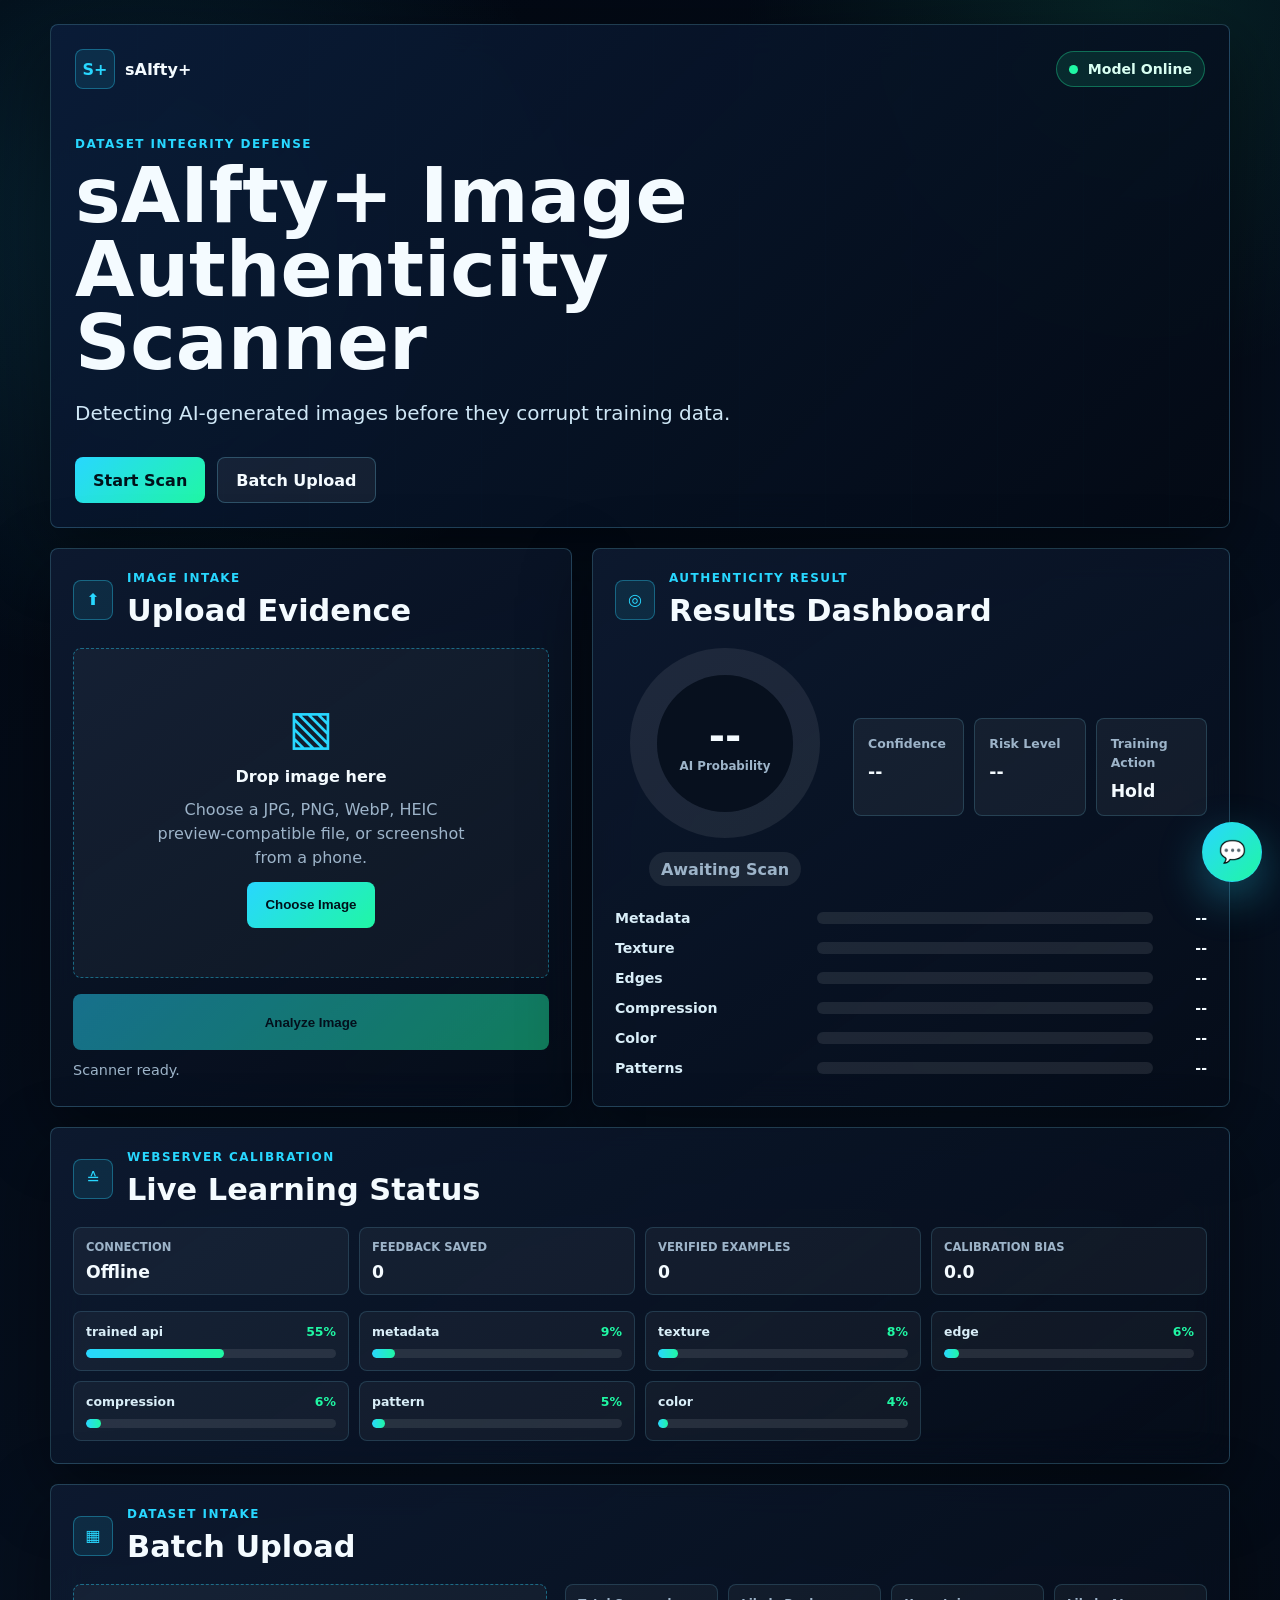
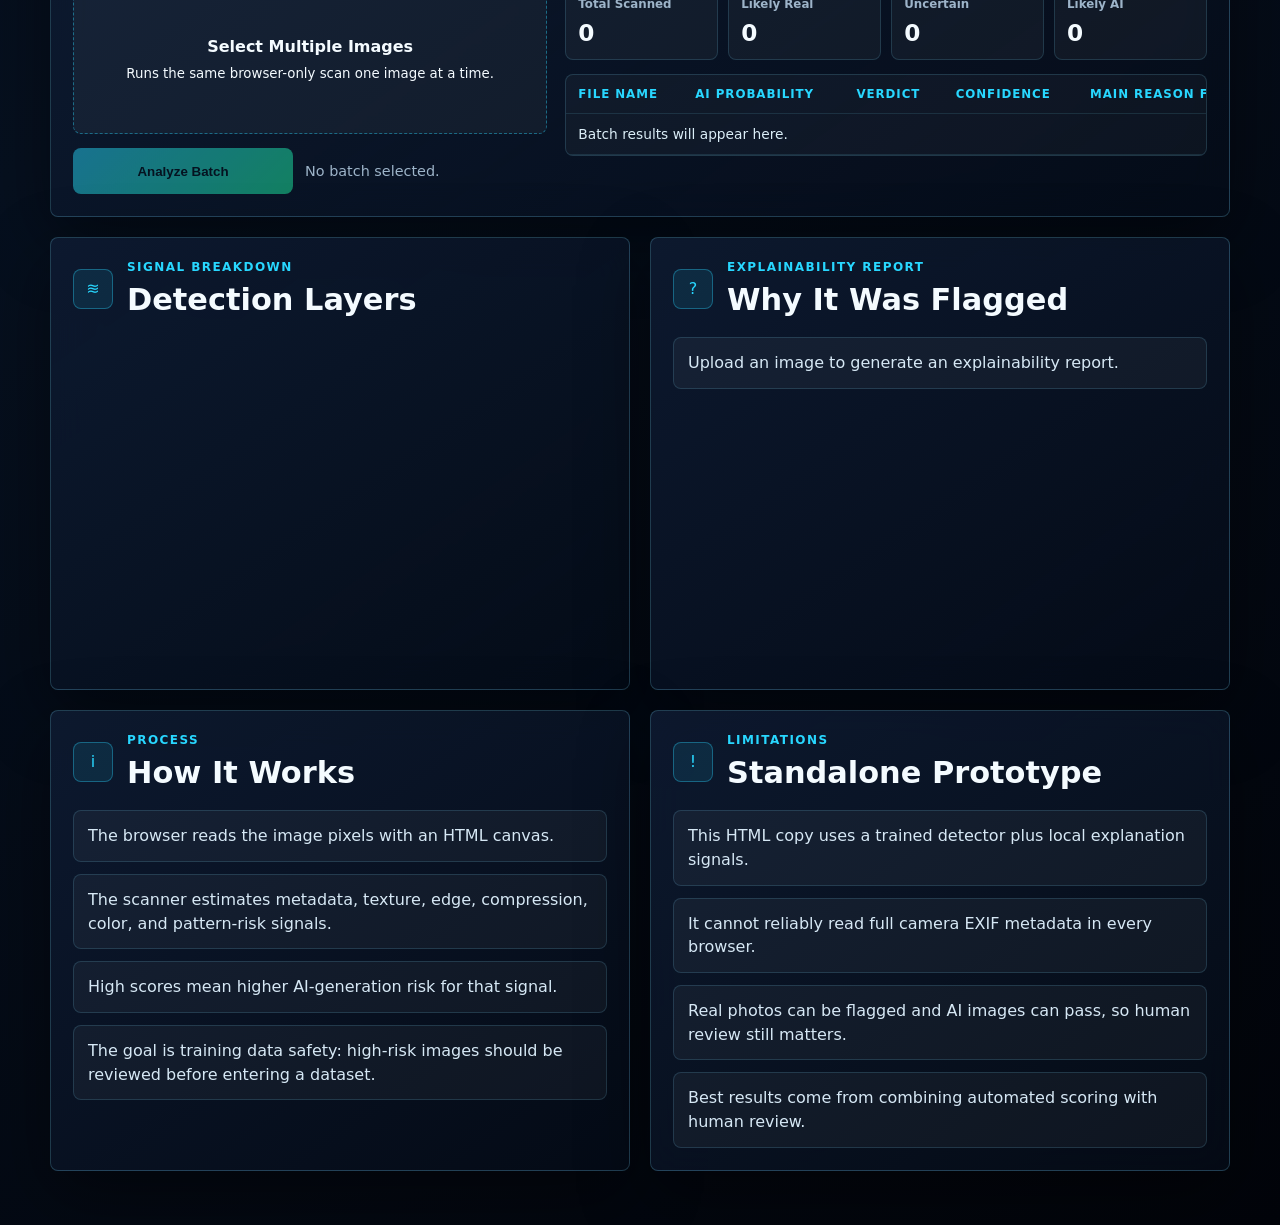
==== commit e1b8f66b: "HTML accesses Live Weights" ====
--- a/judges-package/saifty-standalone.html
+++ b/judges-package/saifty-standalone.html
@@ -203,7 +203,7 @@
         .grid { grid-template-columns: minmax(300px, 0.9fr) minmax(320px, 1.1fr); }
         .insight-grid, .info-grid { grid-template-columns: repeat(2, minmax(0, 1fr)); }
 
-        .upload-panel, .results-panel, .chart-panel, .explain-panel, .batch-panel, .info-grid .panel {
+        .upload-panel, .results-panel, .chart-panel, .explain-panel, .batch-panel, .learning-panel, .info-grid .panel {
             padding: 22px;
         }
 
@@ -423,6 +423,130 @@
         .score-row strong {
             font-size: 0.88rem;
             text-align: right;
+        }
+
+        .feedback-panel {
+            margin-top: 24px;
+            padding: 16px;
+            border: 1px solid rgba(125, 224, 255, 0.18);
+            border-radius: 8px;
+            background: rgba(255, 255, 255, 0.045);
+        }
+
+        .feedback-panel .section-heading {
+            margin-bottom: 14px;
+        }
+
+        .feedback-actions {
+            display: grid;
+            grid-template-columns: repeat(4, minmax(0, 1fr));
+            gap: 10px;
+        }
+
+        .feedback-actions button {
+            min-height: 42px;
+            padding: 0 10px;
+            border: 1px solid rgba(125, 224, 255, 0.22);
+            border-radius: 8px;
+            color: #dff6ff;
+            background: rgba(255, 255, 255, 0.06);
+            cursor: pointer;
+            font-size: 0.82rem;
+            font-weight: 900;
+        }
+
+        .feedback-actions button:hover:not(:disabled) {
+            border-color: rgba(40, 215, 255, 0.58);
+            background: rgba(40, 215, 255, 0.11);
+        }
+
+        .feedback-actions button:disabled {
+            cursor: wait;
+            opacity: 0.55;
+        }
+
+        .feedback-message {
+            min-height: 22px;
+            margin: 12px 0 0;
+            color: #bdfce5;
+            font-size: 0.9rem;
+            font-weight: 800;
+        }
+
+        .feedback-message.error {
+            color: #ffb1bf;
+        }
+
+        .learning-panel {
+            margin-top: 20px;
+        }
+
+        .learning-summary {
+            display: grid;
+            grid-template-columns: repeat(4, minmax(0, 1fr));
+            gap: 10px;
+            margin-bottom: 16px;
+        }
+
+        .learning-summary div, .weight-row {
+            padding: 12px;
+            border: 1px solid rgba(125, 224, 255, 0.16);
+            border-radius: 8px;
+            background: rgba(255, 255, 255, 0.045);
+        }
+
+        .learning-summary span {
+            display: block;
+            color: var(--muted);
+            font-size: 0.72rem;
+            font-weight: 900;
+            text-transform: uppercase;
+        }
+
+        .learning-summary strong {
+            display: block;
+            margin-top: 8px;
+            font-size: 1.08rem;
+        }
+
+        .learning-weights {
+            display: grid;
+            grid-template-columns: repeat(4, minmax(0, 1fr));
+            gap: 10px;
+        }
+
+        .learning-weights p {
+            grid-column: 1 / -1;
+            margin: 0;
+            color: var(--muted);
+        }
+
+        .weight-row span {
+            display: flex;
+            justify-content: space-between;
+            gap: 8px;
+            color: #d9eef8;
+            font-size: 0.78rem;
+            font-weight: 900;
+        }
+
+        .weight-row em {
+            color: var(--green);
+            font-style: normal;
+        }
+
+        .weight-track {
+            height: 9px;
+            margin-top: 10px;
+            overflow: hidden;
+            border-radius: 999px;
+            background: rgba(255, 255, 255, 0.09);
+        }
+
+        .weight-fill {
+            height: 100%;
+            border-radius: inherit;
+            background: linear-gradient(90deg, var(--cyan), var(--green));
         }
 
         .chart-wrap {
@@ -700,20 +824,21 @@
             .result-layout {
                 grid-template-columns: 1fr;
             }
-            .summary, .batch-summary {
+            .summary, .batch-summary, .feedback-actions, .learning-summary, .learning-weights {
                 grid-template-columns: repeat(2, minmax(0, 1fr));
             }
         }
 
         @media (max-width: 640px) {
             .shell { width: min(100% - 20px, 1180px); padding-top: 10px; }
-            .hero, .upload-panel, .results-panel, .chart-panel, .explain-panel, .batch-panel, .info-grid .panel {
+            .hero, .upload-panel, .results-panel, .chart-panel, .explain-panel, .batch-panel, .learning-panel, .info-grid .panel {
                 padding: 16px;
             }
             .topbar { align-items: flex-start; flex-direction: column; }
             .score-row { grid-template-columns: 1fr 40px; }
             .score-row .bar-track { grid-column: 1 / -1; grid-row: 2; }
             .batch-actions { grid-template-columns: 1fr; }
+            .feedback-actions, .learning-summary, .learning-weights { grid-template-columns: 1fr; }
             .chat-widget { right: 10px; bottom: 10px; }
             .chat-window { width: calc(100vw - 20px); max-height: calc(100vh - 96px); }
         }
@@ -806,7 +931,43 @@
                     <div class="score-row"><span>Color</span><div class="bar-track"><div id="colorBar" class="bar-fill"></div></div><strong id="colorScore">--</strong></div>
                     <div class="score-row"><span>Patterns</span><div class="bar-track"><div id="patternBar" class="bar-fill"></div></div><strong id="patternScore">--</strong></div>
                 </div>
+
+                <section id="feedbackPanel" class="feedback-panel" hidden>
+                    <div class="section-heading">
+                        <span class="icon-pill">✓</span>
+                        <div>
+                            <p class="eyebrow">Remote Learning</p>
+                            <h3>Was this prediction correct?</h3>
+                        </div>
+                    </div>
+                    <div class="feedback-actions">
+                        <button type="button" data-feedback="correct">Correct</button>
+                        <button type="button" data-feedback="wrong_real">Wrong, this was real</button>
+                        <button type="button" data-feedback="wrong_ai">Wrong, this was AI-generated</button>
+                        <button type="button" data-feedback="unsure">Unsure</button>
+                    </div>
+                    <p id="feedbackMessage" class="feedback-message" aria-live="polite"></p>
+                </section>
             </article>
+        </section>
+
+        <section class="panel learning-panel">
+            <div class="section-heading">
+                <span class="icon-pill">≙</span>
+                <div>
+                    <p class="eyebrow">Webserver Calibration</p>
+                    <h2>Live Learning Status</h2>
+                </div>
+            </div>
+            <div class="learning-summary">
+                <div><span>Connection</span><strong id="learningConnection">Checking</strong></div>
+                <div><span>Feedback Saved</span><strong id="feedbackCount">0</strong></div>
+                <div><span>Verified Examples</span><strong id="verifiedExamplesCount">0</strong></div>
+                <div><span>Calibration Bias</span><strong id="calibrationBias">0.0</strong></div>
+            </div>
+            <div id="learningWeights" class="learning-weights">
+                <p>Loading weights from the webserver...</p>
+            </div>
         </section>
 
         <!--
@@ -977,6 +1138,23 @@
         */
         const HARDCODED_SIGHTENGINE_API_USER = "1953832820";
         const HARDCODED_SIGHTENGINE_API_SECRET = "5mThKLTViPtAes8ub8xhSJMbHhLaZAqD";
+        /*
+            Change this to your Render URL after deployment, for example:
+            const LEARNING_SERVER_URL = "https://your-render-app.onrender.com";
+
+            While testing locally, the standalone file reads and writes learning
+            data through the Flask server running through render
+        */
+        const LEARNING_SERVER_URL = "https://saifty-image-authenticity-scanner.onrender.com";
+        const DEFAULT_LEARNING_WEIGHTS = {
+            external_score: 0.55,
+            metadata_score: 0.09,
+            texture_score: 0.08,
+            edge_score: 0.06,
+            compression_score: 0.06,
+            pattern_score: 0.05,
+            color_score: 0.04,
+        };
 
         // Small helper for selecting elements by ID.
         const $ = (id) => document.getElementById(id);
@@ -988,7 +1166,18 @@
             Keeping this in one object makes it easier for multiple functions
             to access the current upload information.
         */
-        const state = { selectedFile: null, batchFiles: [] };
+        const state = {
+            selectedFile: null,
+            batchFiles: [],
+            currentResult: null,
+            learning: {
+                connected: false,
+                weights: { ...DEFAULT_LEARNING_WEIGHTS },
+                calibrationBias: 0,
+                feedbackCount: 0,
+                verifiedExamplesCount: 0,
+            },
+        };
 
         /*
             This object connects the JavaScript score names to the matching
@@ -1042,6 +1231,110 @@
         */
         function setMessage(text) {
             $("message").textContent = text;
+        }
+
+        /*
+            Reads a nested value safely.
+            This is used when the HTML receives JSON from the Flask server and
+            needs to handle missing optional fields without crashing.
+        */
+        function safeNumber(value, fallback = 0) {
+            const numeric = Number(value);
+            return Number.isFinite(numeric) ? numeric : fallback;
+        }
+
+        /*
+            Converts the webserver's learning-status response into the simpler
+            weight object used by this standalone file.
+        */
+        function weightsFromStatus(status) {
+            const nextWeights = { ...DEFAULT_LEARNING_WEIGHTS };
+            (status.weights || []).forEach((item) => {
+                if (item.key in nextWeights) {
+                    nextWeights[item.key] = safeNumber(item.weight, nextWeights[item.key]);
+                }
+            });
+            return nextWeights;
+        }
+
+        /*
+            Weighted probability helper.
+            It uses whichever score layers are available. If Sightengine is
+            available, external_score is included. If not, the local signals are
+            still combined using the current webserver calibration.
+        */
+        function calibratedProbability(scores, externalProbability = null) {
+            const weights = state.learning.weights;
+            const available = {
+                metadata_score: scores.metadata,
+                texture_score: scores.texture,
+                edge_score: scores.edge,
+                compression_score: scores.compression,
+                pattern_score: scores.pattern,
+                color_score: scores.color,
+            };
+
+            if (Number.isFinite(externalProbability)) {
+                available.external_score = externalProbability;
+            }
+
+            let weightedSum = 0;
+            let weightTotal = 0;
+            Object.entries(available).forEach(([key, value]) => {
+                const weight = safeNumber(weights[key], 0);
+                if (Number.isFinite(value) && weight > 0) {
+                    weightedSum += value * weight;
+                    weightTotal += weight;
+                }
+            });
+
+            const probability = weightTotal ? weightedSum / weightTotal : 0;
+            return Math.round(clamp(probability + safeNumber(state.learning.calibrationBias, 0)));
+        }
+
+        /*
+            Shows the current remote calibration status on the page.
+            If the Flask/Render server is offline, the standalone file continues
+            with built-in default weights and clearly labels the connection.
+        */
+        function renderLearningStatus(status = null, connected = state.learning.connected) {
+            $("learningConnection").textContent = connected ? "Connected" : "Offline";
+            $("feedbackCount").textContent = String(status?.feedback_count ?? state.learning.feedbackCount ?? 0);
+            $("verifiedExamplesCount").textContent = String(status?.verified_examples_count ?? state.learning.verifiedExamplesCount ?? 0);
+            $("calibrationBias").textContent = safeNumber(status?.calibration_bias ?? state.learning.calibrationBias, 0).toFixed(1);
+            $("learningWeights").innerHTML = "";
+
+            Object.entries(state.learning.weights).forEach(([key, weight]) => {
+                const label = key.replace("_score", "").replace("external", "trained api").replaceAll("_", " ");
+                const percent = Math.round(weight * 100);
+                const row = document.createElement("div");
+                row.className = "weight-row";
+                row.innerHTML = `<span><strong>${label}</strong><em>${percent}%</em></span><div class="weight-track"><div class="weight-fill" style="width:${percent}%"></div></div>`;
+                $("learningWeights").appendChild(row);
+            });
+        }
+
+        /*
+            Fetches the latest weights from the main webserver.
+            This is what lets the judge HTML benefit from feedback collected by
+            the hosted Flask version, even though the HTML itself is static.
+        */
+        async function loadRemoteLearningStatus() {
+            try {
+                const response = await fetch(`${LEARNING_SERVER_URL}/learning-status`);
+                const status = await response.json();
+                if (!response.ok) throw new Error(status.error || "Learning status unavailable.");
+
+                state.learning.connected = true;
+                state.learning.weights = weightsFromStatus(status);
+                state.learning.calibrationBias = safeNumber(status.calibration_bias, 0);
+                state.learning.feedbackCount = status.feedback_count || 0;
+                state.learning.verifiedExamplesCount = status.verified_examples_count || 0;
+                renderLearningStatus(status, true);
+            } catch (error) {
+                state.learning.connected = false;
+                renderLearningStatus(null, false);
+            }
         }
 
         /*
@@ -1267,17 +1560,11 @@
             const pattern = clamp(Math.max(0, 0.36 - blockStd / (blockMean + 0.01)) * 150);
             /*
                 Weighted final local AI probability.
-                Texture is weighted slightly more because smoothness/detail is
-                one of the easier local signals to measure from raw pixels.
-                The other signals still matter, but no single signal controls
-                the entire result. This makes the detector more balanced.
+                Instead of hardcoding one permanent formula, this standalone
+                file asks the Flask/Render webserver for the latest adaptive
+                calibration weights and uses them here. If the server is
+                offline, DEFAULT_LEARNING_WEIGHTS are used.
             */
-            let aiProbability = clamp(metadata * 0.18 + texture * 0.22 + edge * 0.18 + compression * 0.18 + color * 0.12 + pattern * 0.12);
-
-            const squareGeneratorCanvas = Math.abs(width / height - 1) < 0.04 && (image.width % 64 === 0 || image.height % 64 === 0);
-            if (squareGeneratorCanvas && aiProbability > 38) aiProbability = clamp(aiProbability + 8);
-
-            const { verdict, risk, action } = classify(aiProbability);
             const scores = {
                 metadata: Math.round(metadata),
                 texture: Math.round(texture),
@@ -1286,6 +1573,12 @@
                 color: Math.round(color),
                 pattern: Math.round(pattern),
             };
+            let aiProbability = calibratedProbability(scores);
+
+            const squareGeneratorCanvas = Math.abs(width / height - 1) < 0.04 && (image.width % 64 === 0 || image.height % 64 === 0);
+            if (squareGeneratorCanvas && aiProbability > 38) aiProbability = clamp(aiProbability + 8);
+
+            const { verdict, risk, action } = classify(aiProbability);
 
             const explanations = [];
             if (metadata >= 60) explanations.push("Camera metadata is not available in this standalone browser scan, increasing review risk.");
@@ -1396,17 +1689,22 @@
         function mergeSightengineResult(localResult, apiResult) {
             if (!apiResult) return localResult;
 
-            const { verdict, risk, action } = classify(apiResult.aiProbability);
+            const calibrated = calibratedProbability(localResult.scores, apiResult.aiProbability);
+            const { verdict, risk, action } = classify(calibrated);
             const explanations = [
                 `Sightengine trained detector estimated ${apiResult.aiProbability}% AI probability.${apiResult.generators.length ? ` Top generator matches: ${apiResult.generators.join(", ")}.` : ""}`,
+                state.learning.connected
+                    ? "Final probability was recalculated with live weights from the webserver."
+                    : "Final probability used built-in fallback weights because the learning server was offline.",
                 ...localResult.explanations,
             ];
 
             return {
                 ...localResult,
-                aiProbability: apiResult.aiProbability,
+                aiProbability: calibrated,
+                externalAiProbability: apiResult.aiProbability,
                 verdict,
-                confidence: apiResult.aiProbability <= 15 || apiResult.aiProbability >= 85 ? "High" : "Medium",
+                confidence: calibrated <= 15 || calibrated >= 85 ? "High" : "Medium",
                 risk,
                 action,
                 explanations,
@@ -1425,6 +1723,7 @@
             chart rows, and the explanation list.
         */
         function renderResult(result) {
+            state.currentResult = result;
             $("gauge").style.setProperty("--score", result.aiProbability);
             $("gauge").style.setProperty("--gauge-color", scoreColor(result.aiProbability));
             $("probabilityValue").textContent = `${result.aiProbability}%`;
@@ -1443,6 +1742,9 @@
 
             renderChart(result.scores);
             renderExplanations(result.explanations);
+            $("feedbackPanel").hidden = false;
+            $("feedbackMessage").textContent = "";
+            $("feedbackMessage").className = "feedback-message";
         }
 
         // Majority AI-generated: simple no-library chart so the file stays self-contained.
@@ -1476,6 +1778,88 @@
         }
 
         /*
+            Converts this standalone result shape into the Flask server result
+            shape. The backend feedback endpoint already knows how to save and
+            recalibrate this snake_case version.
+        */
+        function resultForLearningServer(result) {
+            return {
+                analysis_id: result.analysisId,
+                uploaded_filename: result.fileName,
+                verdict: result.verdict,
+                ai_probability: result.aiProbability,
+                confidence: result.confidence,
+                risk_level: result.risk,
+                metadata_score: result.scores.metadata,
+                texture_score: result.scores.texture,
+                edge_score: result.scores.edge,
+                compression_score: result.scores.compression,
+                pattern_score: result.scores.pattern,
+                color_score: result.scores.color,
+                external_ai_probability: result.externalAiProbability ?? null,
+                explanations: result.explanations || [],
+            };
+        }
+
+        /*
+            Converts the Flask server's recalibrated result back into the
+            standalone display format so the judge HTML updates immediately.
+        */
+        function resultFromLearningServer(serverResult, previousResult) {
+            return {
+                ...previousResult,
+                verdict: serverResult.verdict || previousResult.verdict,
+                aiProbability: safeNumber(serverResult.ai_probability, previousResult.aiProbability),
+                confidence: serverResult.confidence || previousResult.confidence,
+                risk: serverResult.risk_level || previousResult.risk,
+                action: classify(safeNumber(serverResult.ai_probability, previousResult.aiProbability)).action,
+                explanations: serverResult.explanations || previousResult.explanations,
+            };
+        }
+
+        /*
+            Sends judge feedback to the main webserver.
+            The server saves the verified example, updates adaptive weights,
+            and returns a recalculated result. This lets the static judge HTML
+            participate in the same learning database as the Flask site.
+        */
+        async function submitRemoteFeedback(correction) {
+            if (!state.currentResult) return;
+
+            $("feedbackMessage").textContent = "Sending feedback to webserver...";
+            $("feedbackMessage").className = "feedback-message";
+            document.querySelectorAll("[data-feedback]").forEach((button) => { button.disabled = true; });
+
+            try {
+                const response = await fetch(`${LEARNING_SERVER_URL}/feedback`, {
+                    method: "POST",
+                    headers: { "Content-Type": "application/json" },
+                    body: JSON.stringify({
+                        correction,
+                        result: resultForLearningServer(state.currentResult),
+                    }),
+                });
+                const payload = await response.json();
+                if (!response.ok) throw new Error(payload.error || "Feedback could not be saved.");
+
+                state.learning.connected = true;
+                state.learning.weights = weightsFromStatus(payload.learning_status);
+                state.learning.calibrationBias = safeNumber(payload.learning_status.calibration_bias, 0);
+                state.learning.feedbackCount = payload.learning_status.feedback_count || 0;
+                state.learning.verifiedExamplesCount = payload.learning_status.verified_examples_count || 0;
+                renderLearningStatus(payload.learning_status, true);
+                renderResult(resultFromLearningServer(payload.updated_result, state.currentResult));
+                $("feedbackMessage").textContent = payload.message || "Model calibration updated.";
+                setMessage("Model calibration updated through the webserver.");
+            } catch (error) {
+                $("feedbackMessage").textContent = `Learning server unavailable: ${error.message}`;
+                $("feedbackMessage").className = "feedback-message error";
+            } finally {
+                document.querySelectorAll("[data-feedback]").forEach((button) => { button.disabled = false; });
+            }
+        }
+
+        /*
             ============================================================
             MAIN ANALYSIS PIPELINE
             ============================================================
@@ -1503,7 +1887,10 @@
         */
         async function analyzeFile(file) {
             const image = await loadImage(file);
-            const localResult = analyzePixels(file, image);
+            const localResult = {
+                ...analyzePixels(file, image),
+                analysisId: `${file.name}-${file.size}-${file.lastModified}`,
+            };
 
             if (!hasApiCredentials()) {
                 return localResult;
@@ -1531,11 +1918,13 @@
         */
         function selectFile(file) {
             state.selectedFile = file;
+            state.currentResult = null;
             $("fileName").textContent = file.name;
             $("imagePreview").src = URL.createObjectURL(file);
             $("preview").hidden = false;
             $("emptyUpload").hidden = true;
             $("analyzeButton").disabled = false;
+            $("feedbackPanel").hidden = true;
             setMessage("Image ready. Start analysis when you are ready.");
         }
 
@@ -1564,7 +1953,8 @@
         $("analyzeButton").addEventListener("click", async () => {
             if (!state.selectedFile) return;
             $("analyzeButton").disabled = true;
-            setMessage("Checking Sightengine, then building local explanation signals...");
+            await loadRemoteLearningStatus();
+            setMessage("Checking Sightengine, applying webserver weights, then building local explanation signals...");
             try {
                 const result = await analyzeFile(state.selectedFile);
                 renderResult(result);
@@ -1610,6 +2000,7 @@
             ============================================================
         */
         $("analyzeBatchButton").addEventListener("click", async () => {
+            await loadRemoteLearningStatus();
             const results = [];
             $("batchResults").innerHTML = "";
             $("analyzeBatchButton").disabled = true;
@@ -1629,6 +2020,12 @@
             $("analyzeBatchButton").disabled = false;
         });
 
+        document.querySelectorAll("[data-feedback]").forEach((button) => {
+            button.addEventListener("click", () => {
+                submitRemoteFeedback(button.dataset.feedback);
+            });
+        });
+
         // Partially AI-assisted: appends one color-coded row to the batch results table.
         /*
             Adds one image result to the batch table.
@@ -1723,6 +2120,8 @@
                 setTimeout(() => addChat(assistantReply(button.dataset.question)), 160);
             });
         });
+
+        loadRemoteLearningStatus();
     </script>
 </body>
 </html>
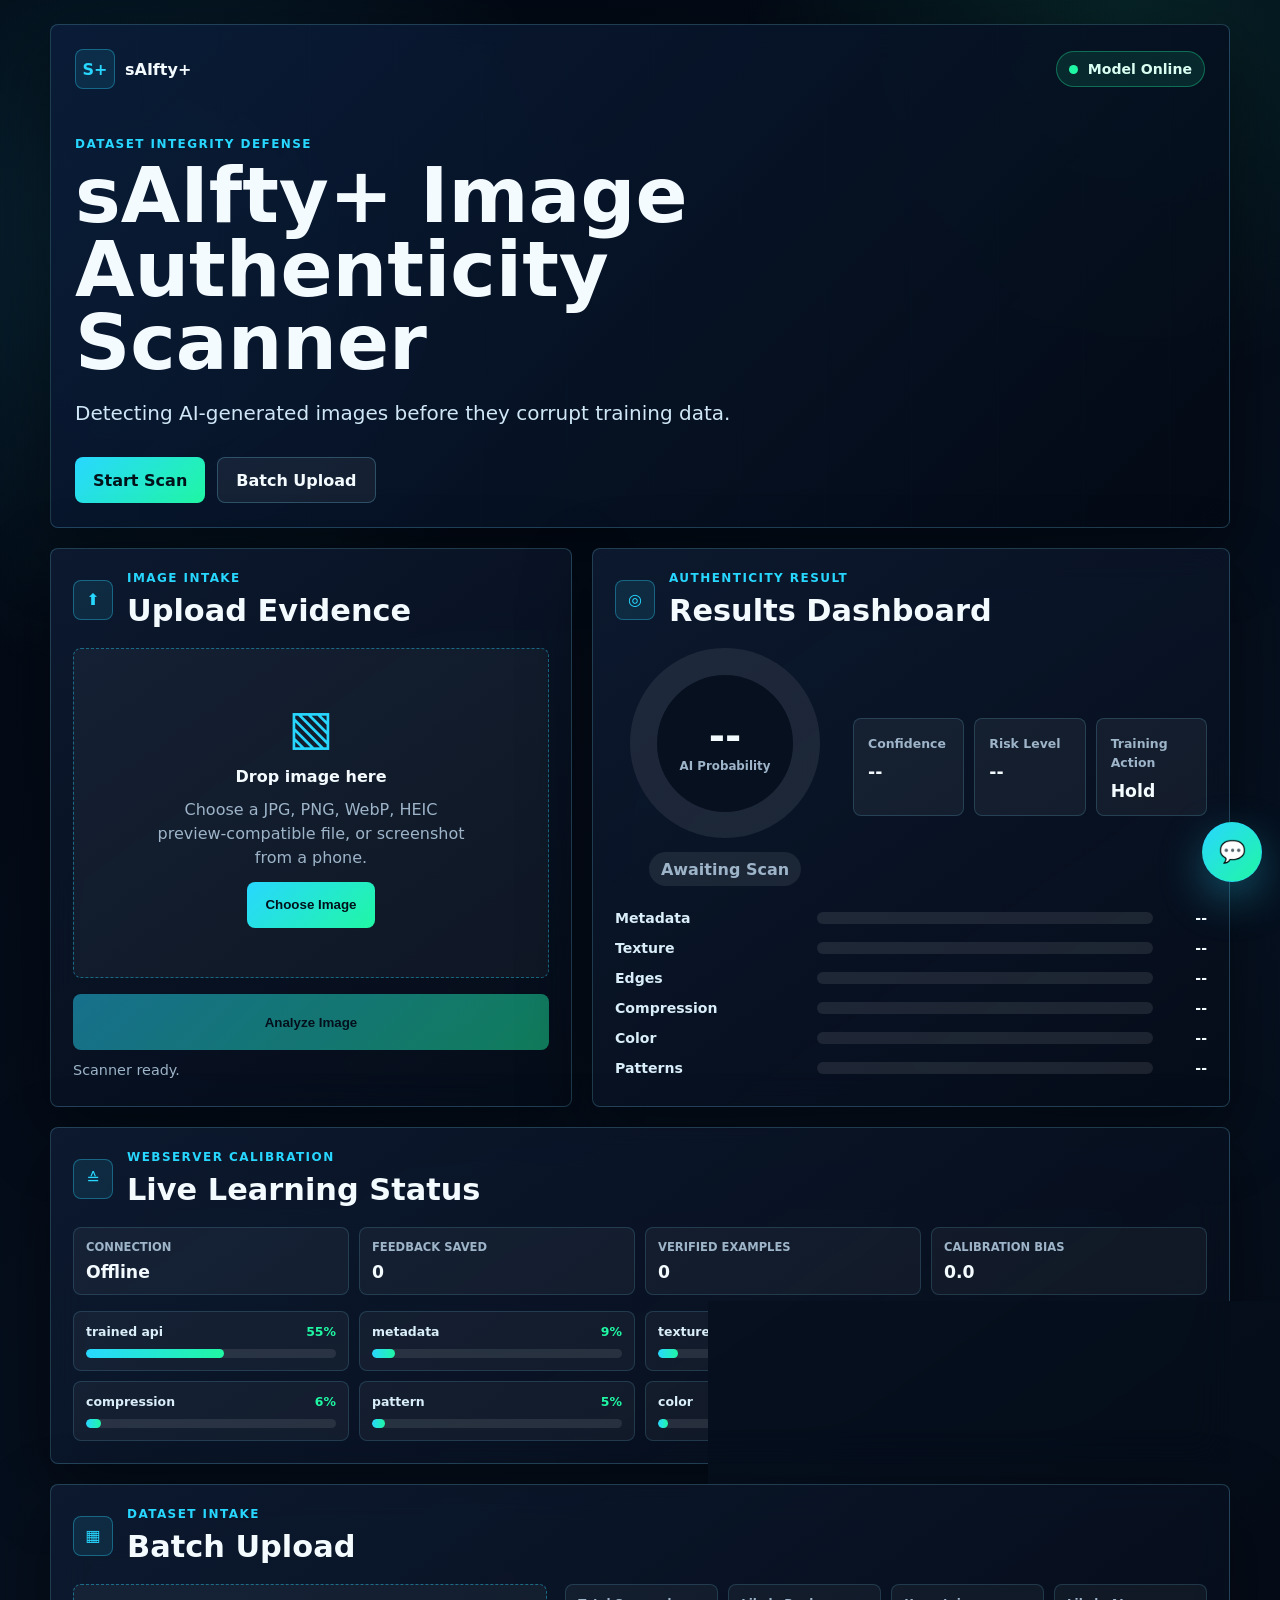
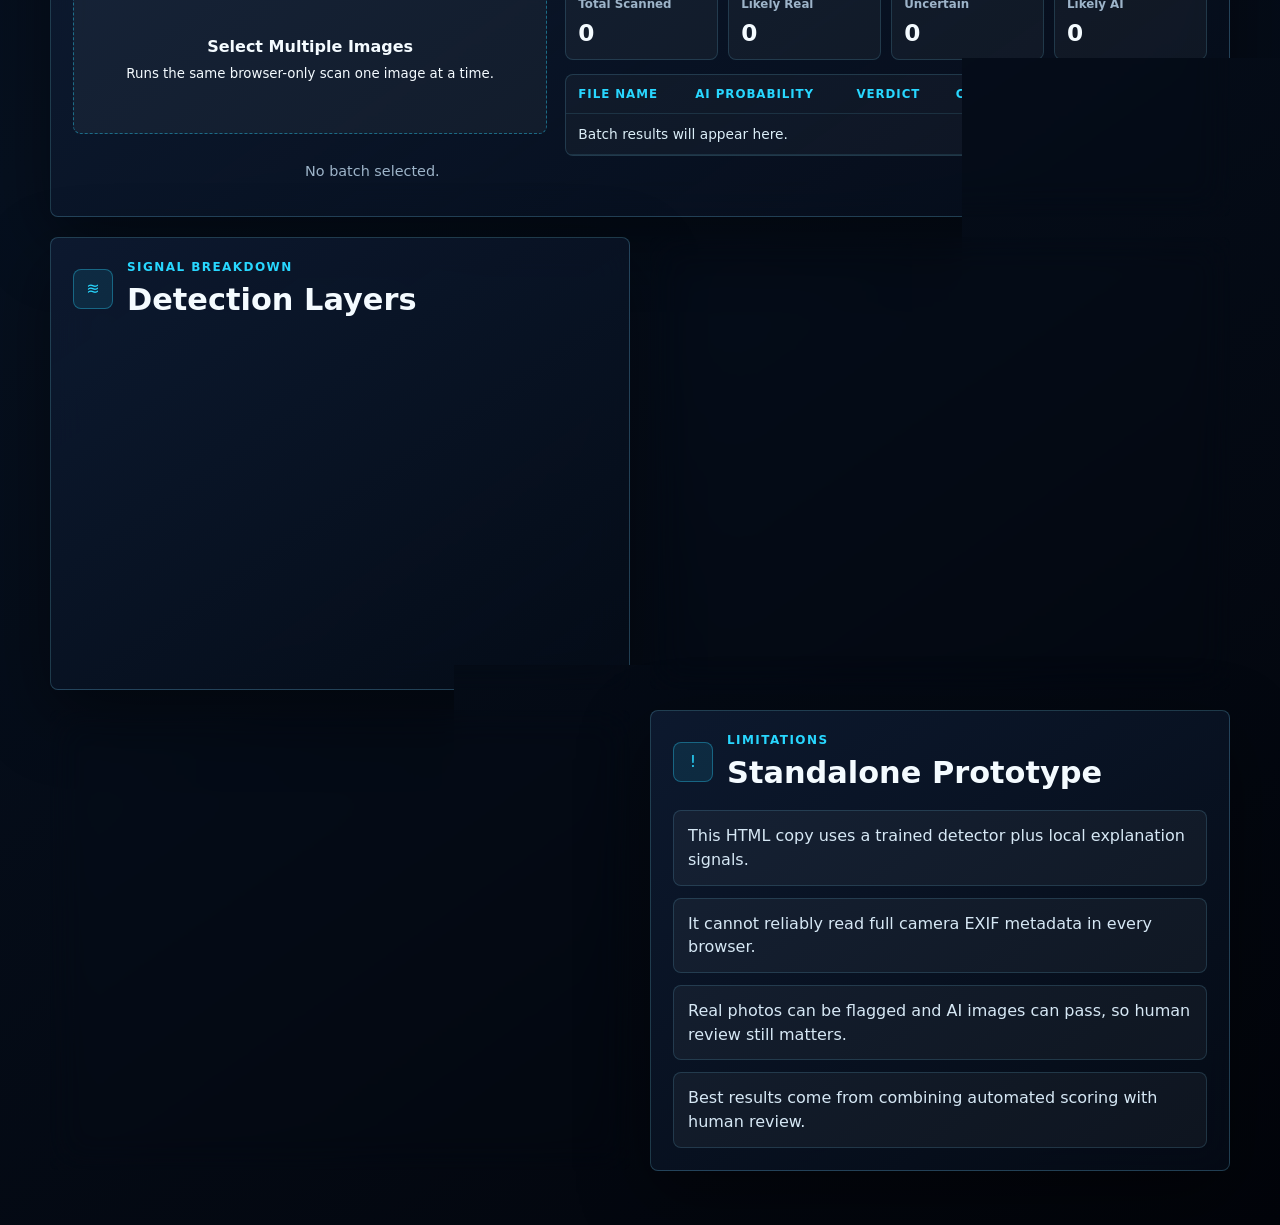
==== commit efeaab03: "Bug fixes for standalone weights upload" ====
--- a/judges-package/saifty-standalone.html
+++ b/judges-package/saifty-standalone.html
@@ -1315,6 +1315,19 @@
         }
 
         /*
+            Reads JSON from a server response, but gives a clearer error if the
+            server accidentally returns an HTML error page.
+        */
+        async function readJsonResponse(response) {
+            const text = await response.text();
+            try {
+                return JSON.parse(text);
+            } catch (error) {
+                throw new Error(`Server returned ${response.status} ${response.statusText || ""} instead of JSON.`);
+            }
+        }
+
+        /*
             Fetches the latest weights from the main webserver.
             This is what lets the judge HTML benefit from feedback collected by
             the hosted Flask version, even though the HTML itself is static.
@@ -1322,7 +1335,7 @@
         async function loadRemoteLearningStatus() {
             try {
                 const response = await fetch(`${LEARNING_SERVER_URL}/learning-status`);
-                const status = await response.json();
+                const status = await readJsonResponse(response);
                 if (!response.ok) throw new Error(status.error || "Learning status unavailable.");
 
                 state.learning.connected = true;
@@ -1839,7 +1852,7 @@
                         result: resultForLearningServer(state.currentResult),
                     }),
                 });
-                const payload = await response.json();
+                const payload = await readJsonResponse(response);
                 if (!response.ok) throw new Error(payload.error || "Feedback could not be saved.");
 
                 state.learning.connected = true;
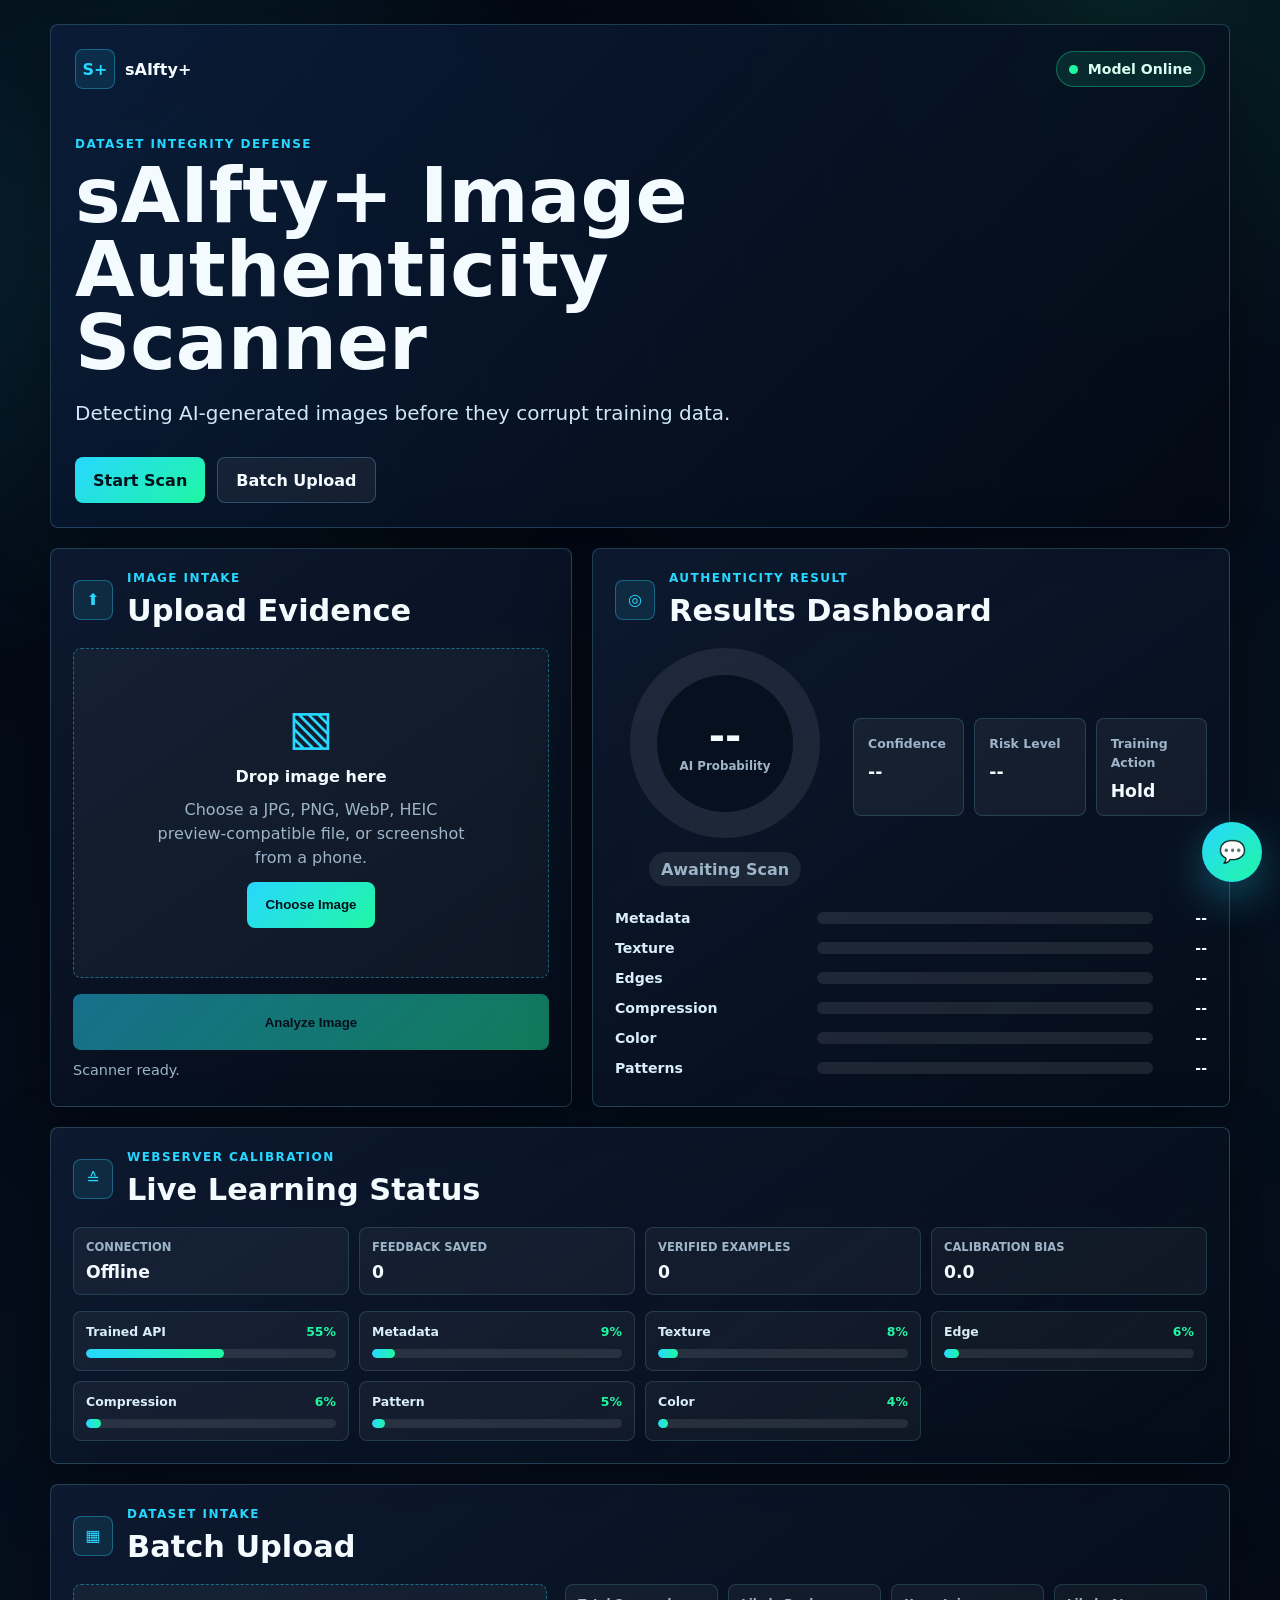
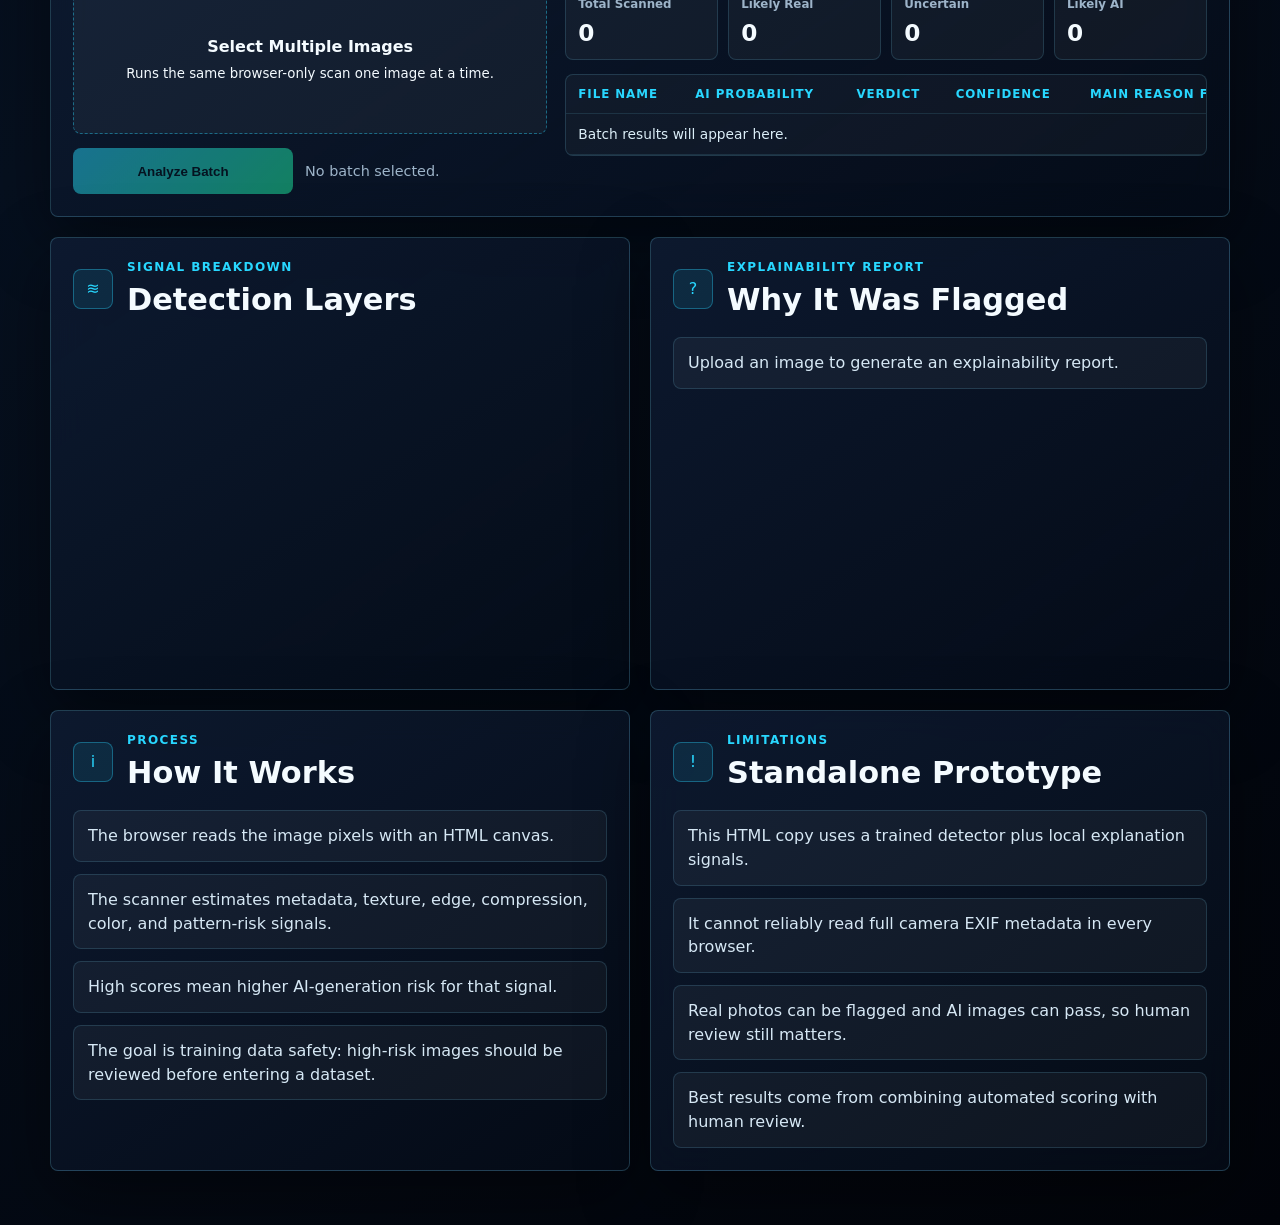
==== commit c8db29ab: "Final working standalone weights + correct capitalizaion" ====
--- a/judges-package/saifty-standalone.html
+++ b/judges-package/saifty-standalone.html
@@ -528,6 +528,7 @@
             color: #d9eef8;
             font-size: 0.78rem;
             font-weight: 900;
+	    text-transform: capitalize;
         }
 
         .weight-row em {
@@ -1305,7 +1306,7 @@
             $("learningWeights").innerHTML = "";
 
             Object.entries(state.learning.weights).forEach(([key, weight]) => {
-                const label = key.replace("_score", "").replace("external", "trained api").replaceAll("_", " ");
+                const label = key.replace("_score", "").replace("external", "Trained API").replaceAll("_", " ");
                 const percent = Math.round(weight * 100);
                 const row = document.createElement("div");
                 row.className = "weight-row";
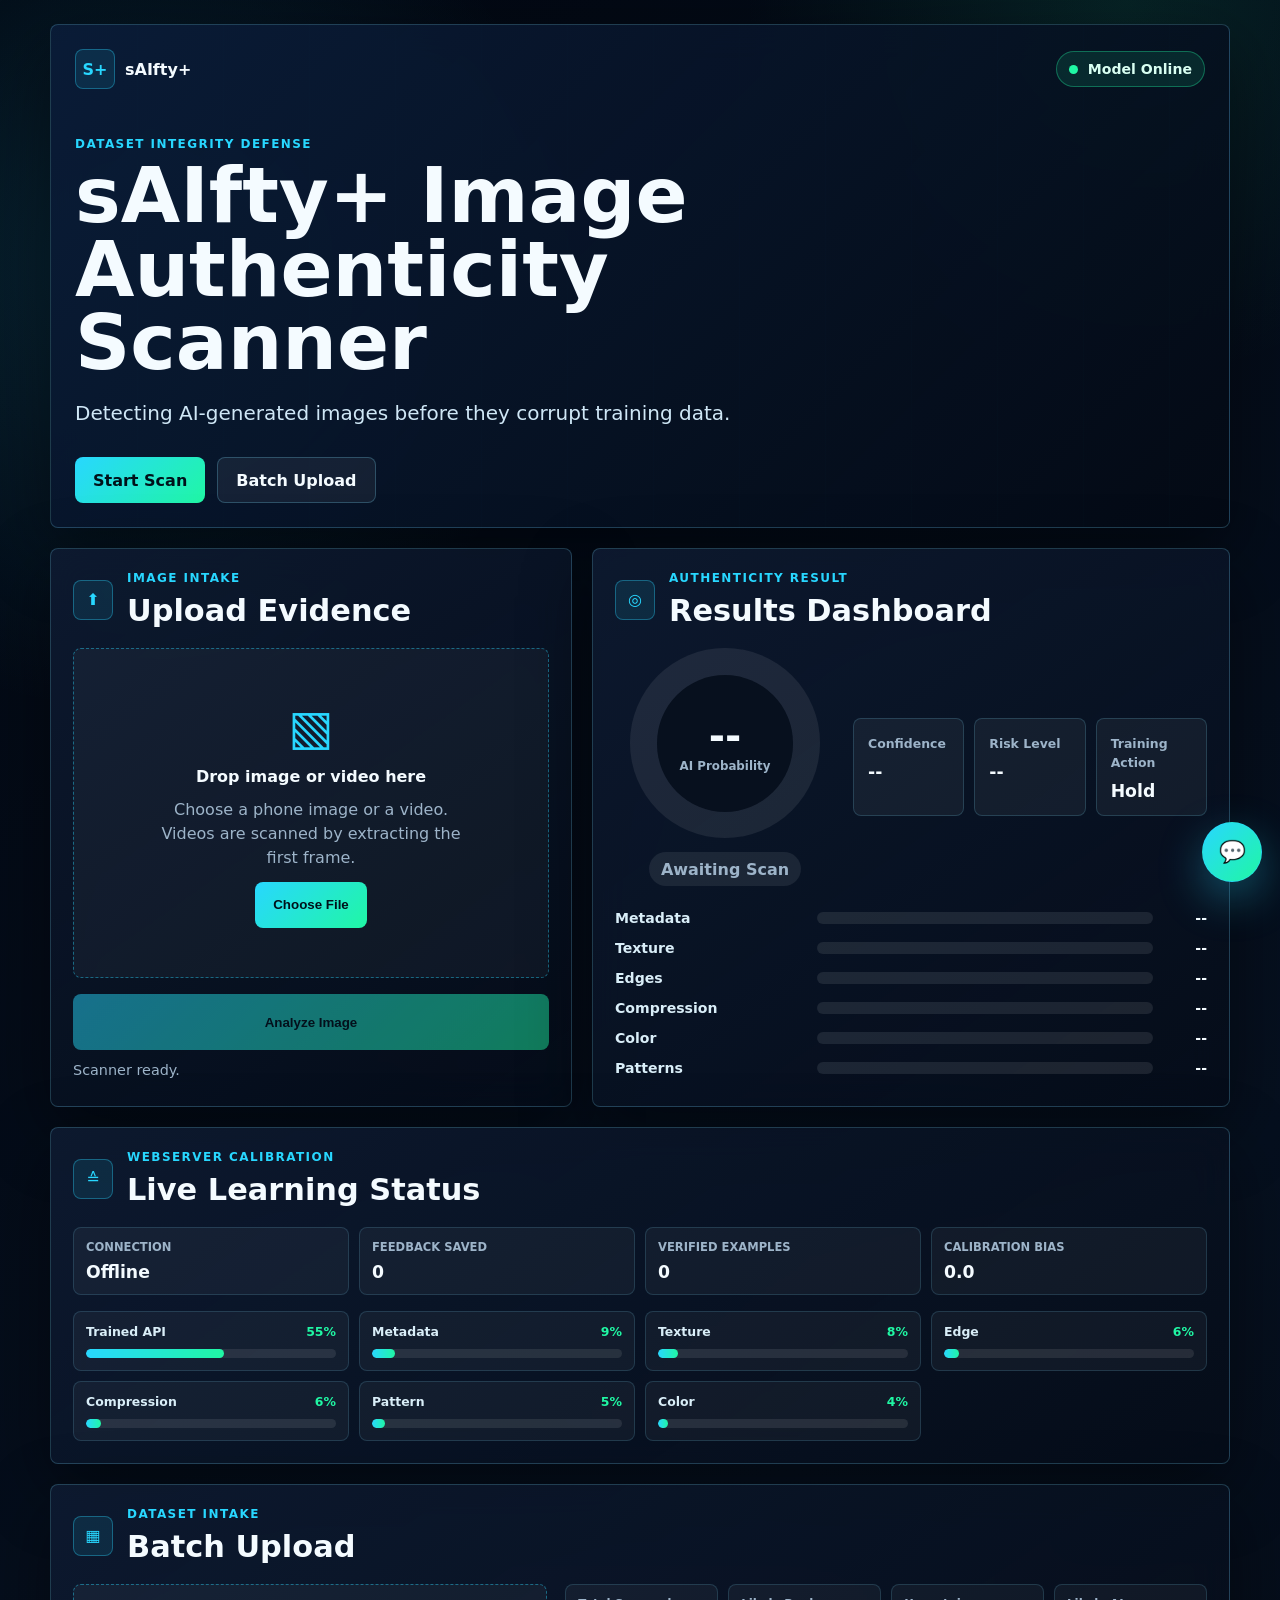
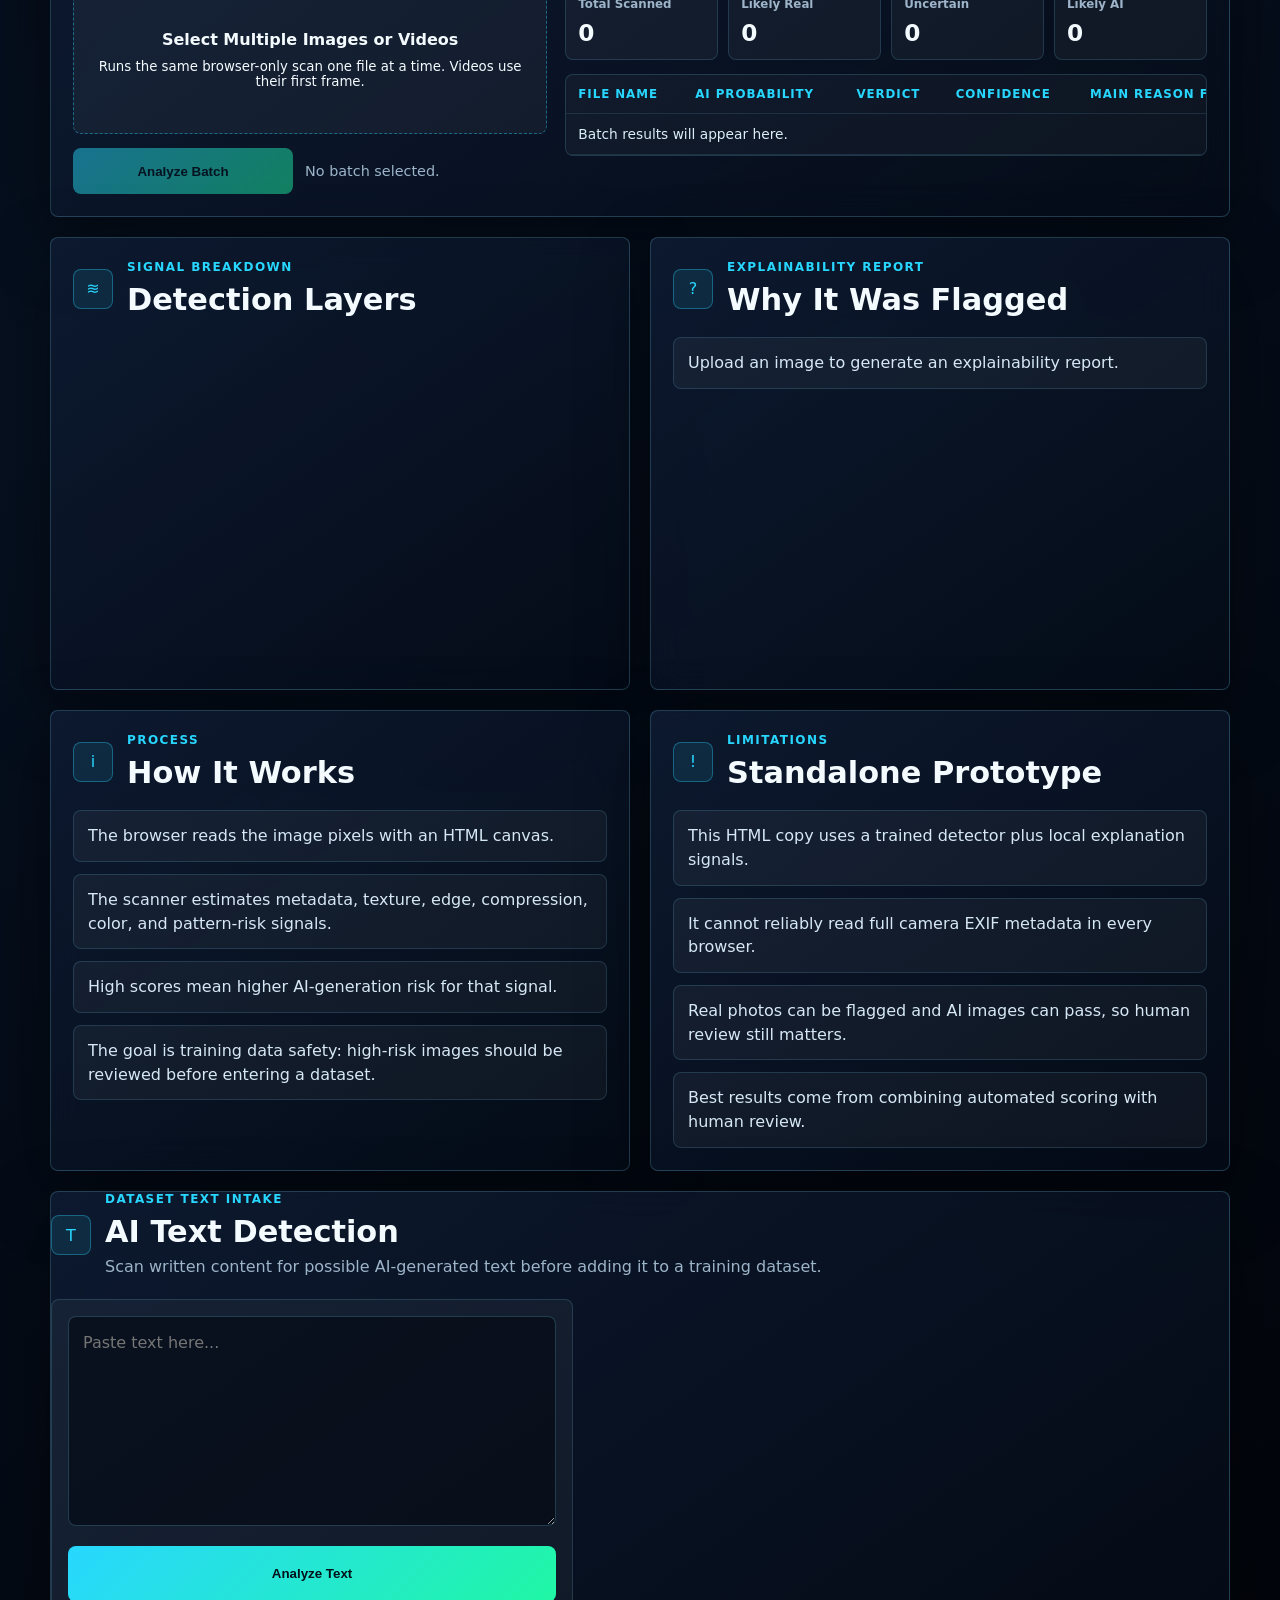
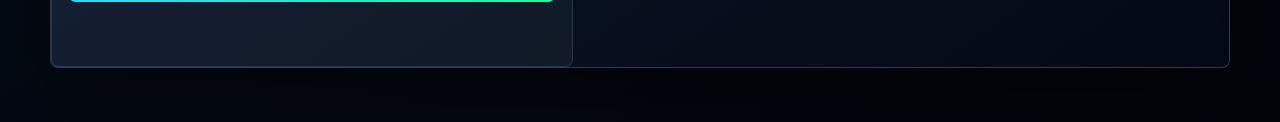
==== commit a65c019a: "Final with video testing" ====
--- a/judges-package/saifty-standalone.html
+++ b/judges-package/saifty-standalone.html
@@ -255,7 +255,8 @@
             inset: 0;
         }
 
-        .preview img {
+        .preview img,
+        .preview video {
             width: 100%;
             height: 100%;
             object-fit: cover;
@@ -548,6 +549,84 @@
             height: 100%;
             border-radius: inherit;
             background: linear-gradient(90deg, var(--cyan), var(--green));
+        }
+
+        .text-detection-panel {
+            margin-top: 20px;
+        }
+
+        .section-subtitle {
+            max-width: 720px;
+            margin: 6px 0 0;
+            color: var(--muted);
+            line-height: 1.5;
+        }
+
+        .text-detection-layout {
+            display: grid;
+            grid-template-columns: minmax(280px, 0.9fr) minmax(320px, 1.1fr);
+            gap: 18px;
+        }
+
+        .text-input-card, .text-result-card {
+            min-width: 0;
+            padding: 16px;
+            border: 1px solid rgba(125, 224, 255, 0.16);
+            border-radius: 8px;
+            background: rgba(255, 255, 255, 0.045);
+        }
+
+        .text-input-card textarea {
+            width: 100%;
+            min-height: 210px;
+            resize: vertical;
+            border: 1px solid rgba(125, 224, 255, 0.22);
+            border-radius: 8px;
+            color: var(--text);
+            background: rgba(2, 7, 17, 0.58);
+            padding: 14px;
+            font: inherit;
+            line-height: 1.5;
+            outline: none;
+        }
+
+        .text-input-card textarea:focus {
+            border-color: var(--cyan);
+            box-shadow: 0 0 0 3px rgba(40, 215, 255, 0.12);
+        }
+
+        .text-probability-row, .text-risk-line {
+            display: flex;
+            align-items: center;
+            justify-content: space-between;
+            gap: 14px;
+        }
+
+        .text-probability-row {
+            margin-bottom: 14px;
+        }
+
+        .text-probability-row span, .text-risk-line span {
+            display: block;
+            color: var(--muted);
+            font-size: 0.78rem;
+            font-weight: 900;
+            text-transform: uppercase;
+        }
+
+        .text-probability-row strong {
+            display: block;
+            margin-top: 8px;
+            font-size: 2rem;
+        }
+
+        .text-risk-track {
+            height: 14px;
+            margin-bottom: 14px;
+        }
+
+        .text-risk-line {
+            margin-bottom: 14px;
         }
 
         .chart-wrap {
@@ -819,7 +898,7 @@
         }
 
         @media (max-width: 920px) {
-            .grid, .insight-grid, .info-grid, .batch-layout {
+            .grid, .insight-grid, .info-grid, .batch-layout, .text-detection-layout {
                 grid-template-columns: 1fr;
             }
             .result-layout {
@@ -832,7 +911,7 @@
 
         @media (max-width: 640px) {
             .shell { width: min(100% - 20px, 1180px); padding-top: 10px; }
-            .hero, .upload-panel, .results-panel, .chart-panel, .explain-panel, .batch-panel, .learning-panel, .info-grid .panel {
+            .hero, .upload-panel, .results-panel, .chart-panel, .explain-panel, .batch-panel, .learning-panel, .text-detection-panel, .info-grid .panel {
                 padding: 16px;
             }
             .topbar { align-items: flex-start; flex-direction: column; }
@@ -840,6 +919,7 @@
             .score-row .bar-track { grid-column: 1 / -1; grid-row: 2; }
             .batch-actions { grid-template-columns: 1fr; }
             .feedback-actions, .learning-summary, .learning-weights { grid-template-columns: 1fr; }
+            .text-probability-row, .text-risk-line { align-items: flex-start; flex-direction: column; }
             .chat-widget { right: 10px; bottom: 10px; }
             .chat-window { width: calc(100vw - 20px); max-height: calc(100vh - 96px); }
         }
@@ -881,17 +961,18 @@
                 </div>
 
                 <div id="dropZone" class="drop-zone" tabindex="0">
-                    <input id="imageInput" type="file" accept="image/*" hidden>
+                    <input id="imageInput" type="file" accept="image/*,video/*,.jpg,.jpeg,.png,.webp,.heic,.heif,.avif,.gif,.tif,.tiff,.bmp,.mp4,.mov,.m4v,.webm,.avi,.mkv" hidden>
                     <div id="emptyUpload" class="upload-empty">
                         <div class="big">▧</div>
-                        <h3>Drop image here</h3>
-                        <p>Choose a JPG, PNG, WebP, HEIC preview-compatible file, or screenshot from a phone.</p>
-                        <button id="chooseButton" class="button" type="button">Choose Image</button>
+                        <h3>Drop image or video here</h3>
+                        <p>Choose a phone image or a video. Videos are scanned by extracting the first frame.</p>
+                        <button id="chooseButton" class="button" type="button">Choose File</button>
                     </div>
                     <div id="preview" class="preview" hidden>
                         <img id="imagePreview" alt="Uploaded preview">
+                        <video id="videoPreview" muted playsinline controls hidden></video>
                         <div class="preview-overlay">
-                            <span id="fileName">Image ready</span>
+                            <span id="fileName">File ready</span>
                             <button id="replaceButton" class="ghost-button" type="button">Replace</button>
                         </div>
                     </div>
@@ -987,10 +1068,10 @@
             <div class="batch-layout">
                 <div>
                     <label class="batch-picker" for="batchInput">
-                        <strong>Select Multiple Images</strong>
-                        <small>Runs the same browser-only scan one image at a time.</small>
+                        <strong>Select Multiple Images or Videos</strong>
+                        <small>Runs the same browser-only scan one file at a time. Videos use their first frame.</small>
                     </label>
-                    <input id="batchInput" type="file" multiple accept="image/*" hidden>
+                    <input id="batchInput" type="file" multiple accept="image/*,video/*,.jpg,.jpeg,.png,.webp,.heic,.heif,.avif,.gif,.tif,.tiff,.bmp,.mp4,.mov,.m4v,.webm,.avi,.mkv" hidden>
                     <div class="batch-actions">
                         <button id="analyzeBatchButton" class="button" type="button" disabled>Analyze Batch</button>
                         <span id="batchProgress" class="batch-progress">No batch selected.</span>
@@ -1071,6 +1152,41 @@
             </article>
         </section>
 
+        <section id="text-detection" class="panel text-detection-panel">
+            <div class="section-heading">
+                <span class="icon-pill">T</span>
+                <div>
+                    <p class="eyebrow">Dataset Text Intake</p>
+                    <h2>AI Text Detection</h2>
+                    <p class="section-subtitle">Scan written content for possible AI-generated text before adding it to a training dataset.</p>
+                </div>
+            </div>
+            <div class="text-detection-layout">
+                <div class="text-input-card">
+                    <textarea id="textDetectionInput" placeholder="Paste text here..." aria-label="Paste text for AI detection"></textarea>
+                    <button id="analyzeTextButton" class="button analyze" type="button">Analyze Text</button>
+                    <p id="textDetectionMessage" class="message" role="status" aria-live="polite"></p>
+                </div>
+                <div id="textResultCard" class="text-result-card" hidden>
+                    <div class="text-probability-row">
+                        <div>
+                            <span>AI Text Probability</span>
+                            <strong id="textProbabilityValue">--</strong>
+                        </div>
+                        <div id="textVerdictBadge" class="badge neutral">Awaiting Text</div>
+                    </div>
+                    <div class="bar-track text-risk-track"><div id="textProbabilityBar" class="bar-fill"></div></div>
+                    <div class="text-risk-line">
+                        <span>Risk Level</span>
+                        <strong id="textRiskValue">--</strong>
+                    </div>
+                    <ul id="textExplanationList" class="explain-list">
+                        <li>Paste text to generate a report.</li>
+                    </ul>
+                </div>
+            </div>
+        </section>
+
         <!--
             Partially helped by AI but mostly done by me:
             Rule-based sAIfty Assistant. It does not use an outside AI model;
@@ -1139,6 +1255,9 @@
         */
         const HARDCODED_SIGHTENGINE_API_USER = "1953832820";
         const HARDCODED_SIGHTENGINE_API_SECRET = "5mThKLTViPtAes8ub8xhSJMbHhLaZAqD";
+        const HARDCODED_HUGGINGFACE_API_TOKEN = "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";
+        const HUGGINGFACE_AI_TEXT_MODEL = "openai-community/roberta-base-openai-detector";
+        const HUGGINGFACE_AI_TEXT_API_URL = `https://router.huggingface.co/hf-inference/models/${HUGGINGFACE_AI_TEXT_MODEL}`;
         /*
             Change this to your Render URL after deployment, for example:
             const LEARNING_SERVER_URL = "https://your-render-app.onrender.com";
@@ -1171,6 +1290,7 @@
             selectedFile: null,
             batchFiles: [],
             currentResult: null,
+            previewUrl: null,
             learning: {
                 connected: false,
                 weights: { ...DEFAULT_LEARNING_WEIGHTS },
@@ -1181,6 +1301,36 @@
         };
 
         /*
+            Majority AI-generated and assisted:
+            These helpers let the single-file judge version accept videos too.
+            The scanner still analyzes an image, so videos are converted into a
+            first-frame JPEG before local scoring or Sightengine upload.
+        */
+        const SUPPORTED_VIDEO_EXTENSIONS = ["mp4", "mov", "m4v", "webm", "avi", "mkv"];
+        const SUPPORTED_VIDEO_TYPES = ["video/mp4", "video/quicktime", "video/x-m4v", "video/webm", "video/x-msvideo", "video/x-matroska"];
+
+        function extensionFromName(name = "") {
+            return name.includes(".") ? name.split(".").pop().toLowerCase() : "";
+        }
+
+        function isVideoFile(file) {
+            const type = (file?.type || "").toLowerCase();
+            return type.startsWith("video/") || SUPPORTED_VIDEO_TYPES.includes(type) || SUPPORTED_VIDEO_EXTENSIONS.includes(extensionFromName(file?.name || ""));
+        }
+
+        function firstFrameFileName(file) {
+            const baseName = (file.name || "uploaded-video").replace(/\.[^.]+$/, "");
+            return `${baseName}-first-frame.jpg`;
+        }
+
+        function revokePreviewUrl() {
+            if (state.previewUrl) {
+                URL.revokeObjectURL(state.previewUrl);
+                state.previewUrl = null;
+            }
+        }
+
+        /*
             This object connects the JavaScript score names to the matching
             HTML elements on the dashboard. For example, when the metadata
             score changes, JavaScript knows exactly which bar and label should
@@ -1215,7 +1365,7 @@
         function verdictClass(verdict) {
             if (verdict === "Likely AI-Generated") return "ai";
             if (verdict === "Uncertain") return "uncertain";
-            if (verdict === "Likely Real") return "real";
+            if (verdict === "Likely Real" || verdict === "Likely Human") return "real";
             return "neutral";
         }
 
@@ -1370,6 +1520,107 @@
                 };
                 image.src = url;
             });
+        }
+
+        function canvasToJpegBlob(canvas) {
+            return new Promise((resolve, reject) => {
+                canvas.toBlob((blob) => {
+                    if (blob) {
+                        resolve(blob);
+                    } else {
+                        reject(new Error("The browser could not create a first-frame image from this video."));
+                    }
+                }, "image/jpeg", 0.92);
+            });
+        }
+
+        /*
+            Majority AI-generated and assisted:
+            Browser video frame extraction. The uploaded video is loaded into a
+            hidden <video>, the first frame is drawn onto a canvas, and that
+            canvas is converted into a JPEG Blob. The JPEG is what the detector
+            uses, so the standalone HTML follows the same first-frame approach
+            as the Flask webserver.
+        */
+        function loadVideoFirstFrame(file) {
+            return new Promise((resolve, reject) => {
+                const videoUrl = URL.createObjectURL(file);
+                const video = document.createElement("video");
+                let captured = false;
+
+                function cleanup() {
+                    URL.revokeObjectURL(videoUrl);
+                    video.removeAttribute("src");
+                    video.load();
+                }
+
+                async function captureFrame() {
+                    if (captured) return;
+                    captured = true;
+
+                    const width = video.videoWidth;
+                    const height = video.videoHeight;
+                    if (!width || !height) {
+                        cleanup();
+                        reject(new Error("This video did not expose a readable first frame."));
+                        return;
+                    }
+
+                    try {
+                        const canvas = document.createElement("canvas");
+                        canvas.width = width;
+                        canvas.height = height;
+                        const context = canvas.getContext("2d");
+                        context.drawImage(video, 0, 0, width, height);
+                        const frameBlob = await canvasToJpegBlob(canvas);
+                        const frameUrl = URL.createObjectURL(frameBlob);
+                        const frameImage = new Image();
+                        frameImage.onload = () => {
+                            URL.revokeObjectURL(frameUrl);
+                            cleanup();
+                            resolve({
+                                image: frameImage,
+                                apiBlob: frameBlob,
+                                apiFileName: firstFrameFileName(file),
+                                inputType: "video",
+                            });
+                        };
+                        frameImage.onerror = () => {
+                            URL.revokeObjectURL(frameUrl);
+                            cleanup();
+                            reject(new Error("The video first frame could not be read as an image."));
+                        };
+                        frameImage.src = frameUrl;
+                    } catch (error) {
+                        cleanup();
+                        reject(error);
+                    }
+                }
+
+                video.muted = true;
+                video.playsInline = true;
+                video.preload = "metadata";
+                video.addEventListener("loadeddata", captureFrame, { once: true });
+                video.addEventListener("error", () => {
+                    cleanup();
+                    reject(new Error("This browser could not read that video file."));
+                }, { once: true });
+                video.src = videoUrl;
+                video.load();
+            });
+        }
+
+        async function loadMediaForAnalysis(file) {
+            if (isVideoFile(file)) {
+                return loadVideoFirstFrame(file);
+            }
+
+            return {
+                image: await loadImage(file),
+                apiBlob: file,
+                apiFileName: file.name,
+                inputType: "image",
+            };
         }
 
         /*
@@ -1652,7 +1903,7 @@
             real detector with self-made explanation signals.
             ============================================================
         */
-        async function analyzeWithSightengine(file) {
+        async function analyzeWithSightengine(fileOrBlob, fileName) {
             const credentials = apiCredentials();
             if (!credentials.user || !credentials.secret) return null;
 
@@ -1660,7 +1911,7 @@
             formData.append("models", "genai");
             formData.append("api_user", credentials.user);
             formData.append("api_secret", credentials.secret);
-            formData.append("media", file, file.name);
+            formData.append("media", fileOrBlob, fileName);
 
             const response = await fetch("https://api.sightengine.com/1.0/check.json", {
                 method: "POST",
@@ -1685,6 +1936,141 @@
                 generators: generatorScores,
                 raw: payload,
             };
+        }
+
+        async function analyzeTextWithHuggingFace(text) {
+            if (!HARDCODED_HUGGINGFACE_API_TOKEN) {
+                throw new Error("Hugging Face API token is missing. Add it to HARDCODED_HUGGINGFACE_API_TOKEN.");
+            }
+
+            const response = await fetch(HUGGINGFACE_AI_TEXT_API_URL, {
+                method: "POST",
+                headers: {
+                    "Authorization": `Bearer ${HARDCODED_HUGGINGFACE_API_TOKEN}`,
+                    "Content-Type": "application/json",
+                },
+                body: JSON.stringify({ inputs: text }),
+            });
+
+            const payload = await response.json();
+
+            if (!response.ok) {
+                throw new Error(payload.error || "AI text detection request failed.");
+            }
+
+            return payload;
+        }
+
+        /*
+            Sightengine response fields can vary. This helper checks the common
+            locations without crashing, then normalizes 0-1 or 0-100 scores into
+            a dashboard percentage.
+        */
+        function findTextAiProbability(payload) {
+            if (Array.isArray(payload)) {
+                const rows = Array.isArray(payload[0]) ? payload[0] : payload;
+                for (const item of rows) {
+                    const label = String(item?.label || "").toLowerCase();
+                    const score = item?.score;
+                    if (["fake", "ai", "ai-generated", "generated", "machine"].includes(label) && typeof score === "number") {
+                        return Math.round(clamp(score * 100));
+                    }
+                }
+            }
+
+            const candidates = [
+                payload?.score,
+                payload?.ai_probability,
+                payload?.ai_generated,
+                payload?.type?.ai_generated,
+                payload?.moderation?.ai_generated,
+                payload?.text?.ai_generated,
+            ];
+
+            for (const value of candidates) {
+                if (typeof value === "number" && Number.isFinite(value)) {
+                    return Math.round(clamp(value <= 1 ? value * 100 : value));
+                }
+            }
+
+            throw new Error("Hugging Face did not return an AI probability score.");
+        }
+
+        function classifyText(probability) {
+            if (probability >= 70) return { verdict: "Likely AI-Generated", risk: "High" };
+            if (probability >= 40) return { verdict: "Uncertain", risk: "Medium" };
+            return { verdict: "Likely Human", risk: "Low" };
+        }
+
+        function textExplanations(probability) {
+            if (probability >= 70) {
+                return [
+                    "This text has patterns commonly associated with AI-generated writing.",
+                    "It should be reviewed before being added to a training dataset.",
+                ];
+            }
+            if (probability >= 40) {
+                return [
+                    "The text has mixed signals.",
+                    "Manual review is recommended.",
+                ];
+            }
+            return [
+                "The text appears lower risk.",
+                "It may still need review depending on the dataset rules.",
+            ];
+        }
+
+        function renderTextResult(result) {
+            $("textResultCard").hidden = false;
+            $("textProbabilityValue").textContent = `${result.aiProbability}%`;
+            $("textProbabilityBar").style.width = `${result.aiProbability}%`;
+            $("textProbabilityBar").style.background = `linear-gradient(90deg, ${scoreColor(result.aiProbability)}, var(--cyan))`;
+            $("textVerdictBadge").textContent = result.verdict;
+            $("textVerdictBadge").className = `badge ${verdictClass(result.verdict)}`;
+            $("textRiskValue").textContent = result.risk;
+            $("textExplanationList").innerHTML = "";
+            result.explanations.forEach((text) => {
+                const li = document.createElement("li");
+                li.textContent = text;
+                $("textExplanationList").appendChild(li);
+            });
+        }
+
+        async function analyzeText() {
+            const text = $("textDetectionInput").value.trim();
+
+            if (!text) {
+                $("textDetectionMessage").textContent = "Paste text before running AI text detection.";
+                return;
+            }
+            if (text.length < 30) {
+                $("textDetectionMessage").textContent = "Please enter at least 30 characters for a meaningful text scan.";
+                return;
+            }
+
+            $("analyzeTextButton").disabled = true;
+            $("textDetectionMessage").textContent = "Scanning text with Hugging Face RoBERTa detector...";
+
+            try {
+                const payload = await analyzeTextWithHuggingFace(text);
+                const aiProbability = findTextAiProbability(payload);
+                const { verdict, risk } = classifyText(aiProbability);
+                renderTextResult({
+                    aiProbability,
+                    verdict,
+                    risk,
+                    explanations: [
+                        "Hugging Face RoBERTa OpenAI Detector analyzed this text for AI-generated writing patterns.",
+                        ...textExplanations(aiProbability),
+                    ],
+                });
+                $("textDetectionMessage").textContent = "Text analysis complete.";
+            } catch (error) {
+                $("textDetectionMessage").textContent = error.message;
+            } finally {
+                $("analyzeTextButton").disabled = false;
+            }
         }
 
         /*
@@ -1804,6 +2190,7 @@
                 ai_probability: result.aiProbability,
                 confidence: result.confidence,
                 risk_level: result.risk,
+                input_type: result.inputType || "image",
                 metadata_score: result.scores.metadata,
                 texture_score: result.scores.texture,
                 edge_score: result.scores.edge,
@@ -1900,18 +2287,26 @@
             5. Fall back gracefully if the API is unavailable.
         */
         async function analyzeFile(file) {
-            const image = await loadImage(file);
+            const media = await loadMediaForAnalysis(file);
             const localResult = {
-                ...analyzePixels(file, image),
+                ...analyzePixels(file, media.image),
                 analysisId: `${file.name}-${file.size}-${file.lastModified}`,
+                inputType: media.inputType,
             };
+
+            if (media.inputType === "video") {
+                localResult.explanations = [
+                    "This video was analyzed by extracting its first frame and running the image authenticity scanner on that frame.",
+                    ...localResult.explanations,
+                ];
+            }
 
             if (!hasApiCredentials()) {
                 return localResult;
             }
 
             try {
-                const apiResult = await analyzeWithSightengine(file);
+                const apiResult = await analyzeWithSightengine(media.apiBlob, media.apiFileName);
                 return mergeSightengineResult(localResult, apiResult);
             } catch (error) {
                 return {
@@ -1931,15 +2326,32 @@
             enables the Analyze Image button.
         */
         function selectFile(file) {
+            if (!file) return;
             state.selectedFile = file;
             state.currentResult = null;
             $("fileName").textContent = file.name;
-            $("imagePreview").src = URL.createObjectURL(file);
+            revokePreviewUrl();
+            state.previewUrl = URL.createObjectURL(file);
+
+            $("imagePreview").hidden = true;
+            $("videoPreview").hidden = true;
+            $("videoPreview").pause();
+            $("videoPreview").removeAttribute("src");
+            $("videoPreview").load();
+
+            if (isVideoFile(file)) {
+                $("videoPreview").src = state.previewUrl;
+                $("videoPreview").hidden = false;
+            } else {
+                $("imagePreview").src = state.previewUrl;
+                $("imagePreview").hidden = false;
+            }
+
             $("preview").hidden = false;
             $("emptyUpload").hidden = true;
             $("analyzeButton").disabled = false;
             $("feedbackPanel").hidden = true;
-            setMessage("Image ready. Start analysis when you are ready.");
+            setMessage(isVideoFile(file) ? "Video ready. The scanner will analyze the first frame." : "Image ready. Start analysis when you are ready.");
         }
 
         $("chooseButton").addEventListener("click", (event) => {
@@ -1968,11 +2380,15 @@
             if (!state.selectedFile) return;
             $("analyzeButton").disabled = true;
             await loadRemoteLearningStatus();
-            setMessage("Checking Sightengine, applying webserver weights, then building local explanation signals...");
+            setMessage(isVideoFile(state.selectedFile)
+                ? "Extracting the first video frame, checking Sightengine, then building local explanation signals..."
+                : "Checking Sightengine, applying webserver weights, then building local explanation signals...");
             try {
                 const result = await analyzeFile(state.selectedFile);
                 renderResult(result);
-                setMessage("Analysis complete using Sightengine plus local explanation signals.");
+                setMessage(result.inputType === "video"
+                    ? "Video first-frame analysis complete using Sightengine plus local explanation signals."
+                    : "Analysis complete using Sightengine plus local explanation signals.");
             } catch (error) {
                 setMessage(error.message);
             } finally {
@@ -1994,7 +2410,7 @@
                 $("batchFileList").appendChild(li);
             });
             $("analyzeBatchButton").disabled = !state.batchFiles.length;
-            $("batchProgress").textContent = state.batchFiles.length ? `${state.batchFiles.length} image(s) selected.` : "No batch selected.";
+            $("batchProgress").textContent = state.batchFiles.length ? `${state.batchFiles.length} file(s) selected.` : "No batch selected.";
         });
 
         /*
@@ -2020,7 +2436,7 @@
             $("analyzeBatchButton").disabled = true;
             for (let i = 0; i < state.batchFiles.length; i += 1) {
                 const file = state.batchFiles[i];
-                $("batchProgress").textContent = `Analyzing ${i + 1} of ${state.batchFiles.length} images...`;
+                $("batchProgress").textContent = `Analyzing ${i + 1} of ${state.batchFiles.length} files...`;
                 try {
                     const result = await analyzeFile(file);
                     results.push(result);
@@ -2030,7 +2446,7 @@
                 }
                 updateBatchSummary(results);
             }
-            $("batchProgress").textContent = `Finished analyzing ${state.batchFiles.length} image(s).`;
+            $("batchProgress").textContent = `Finished analyzing ${state.batchFiles.length} file(s).`;
             $("analyzeBatchButton").disabled = false;
         });
 
@@ -2039,6 +2455,7 @@
                 submitRemoteFeedback(button.dataset.feedback);
             });
         });
+        $("analyzeTextButton").addEventListener("click", analyzeText);
 
         // Partially AI-assisted: appends one color-coded row to the batch results table.
         /*
